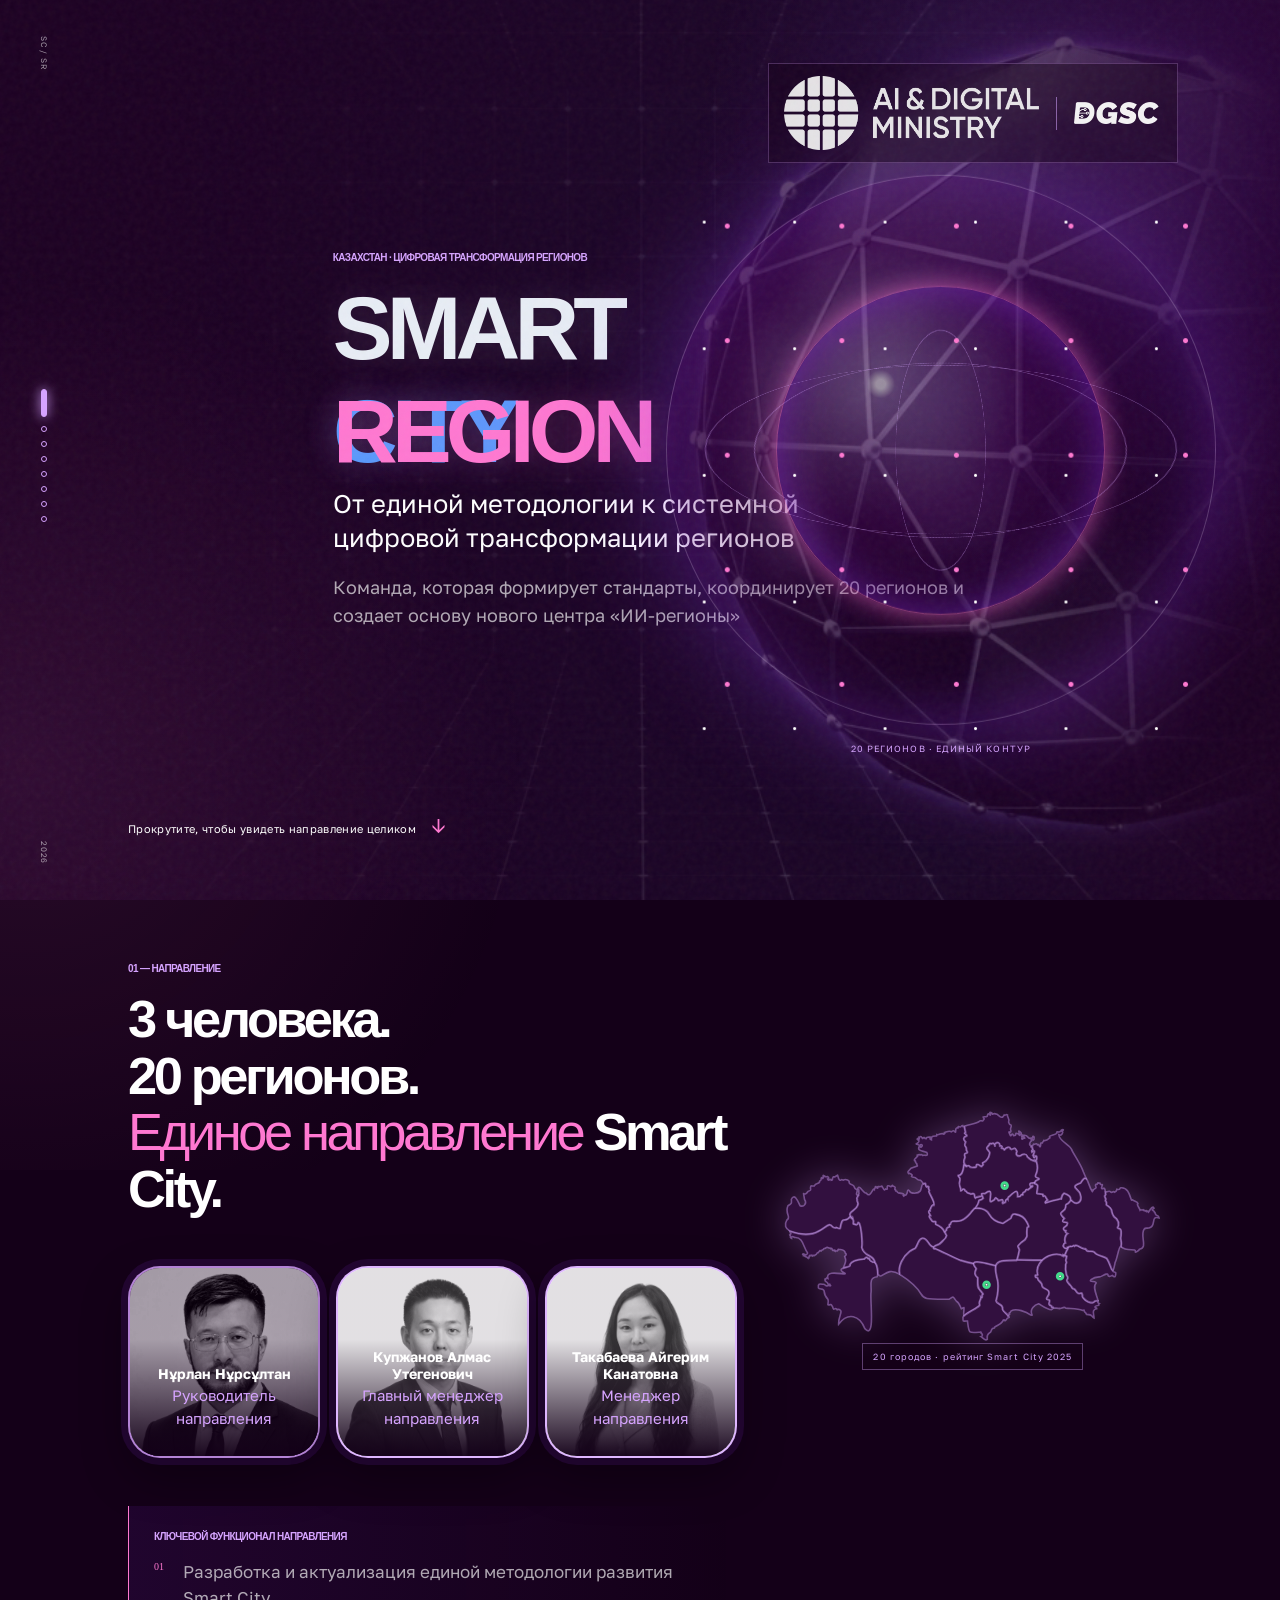
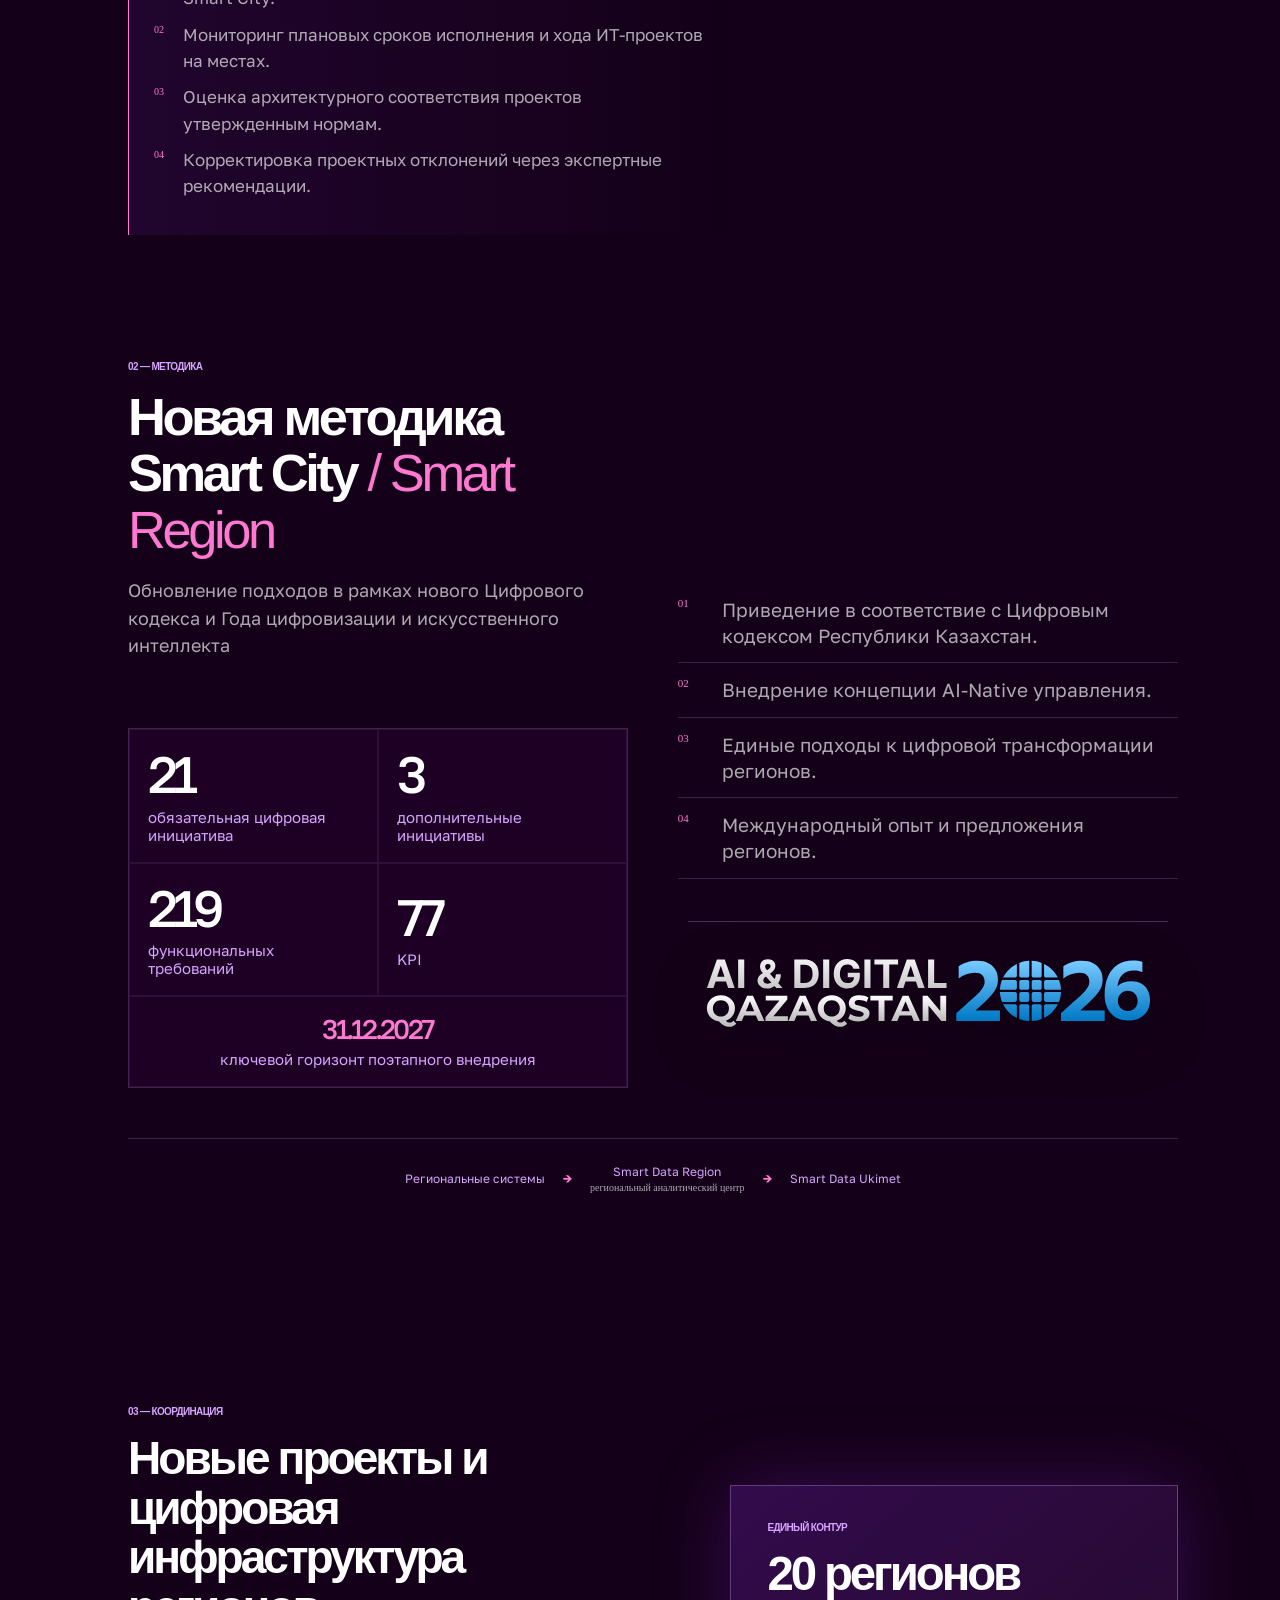
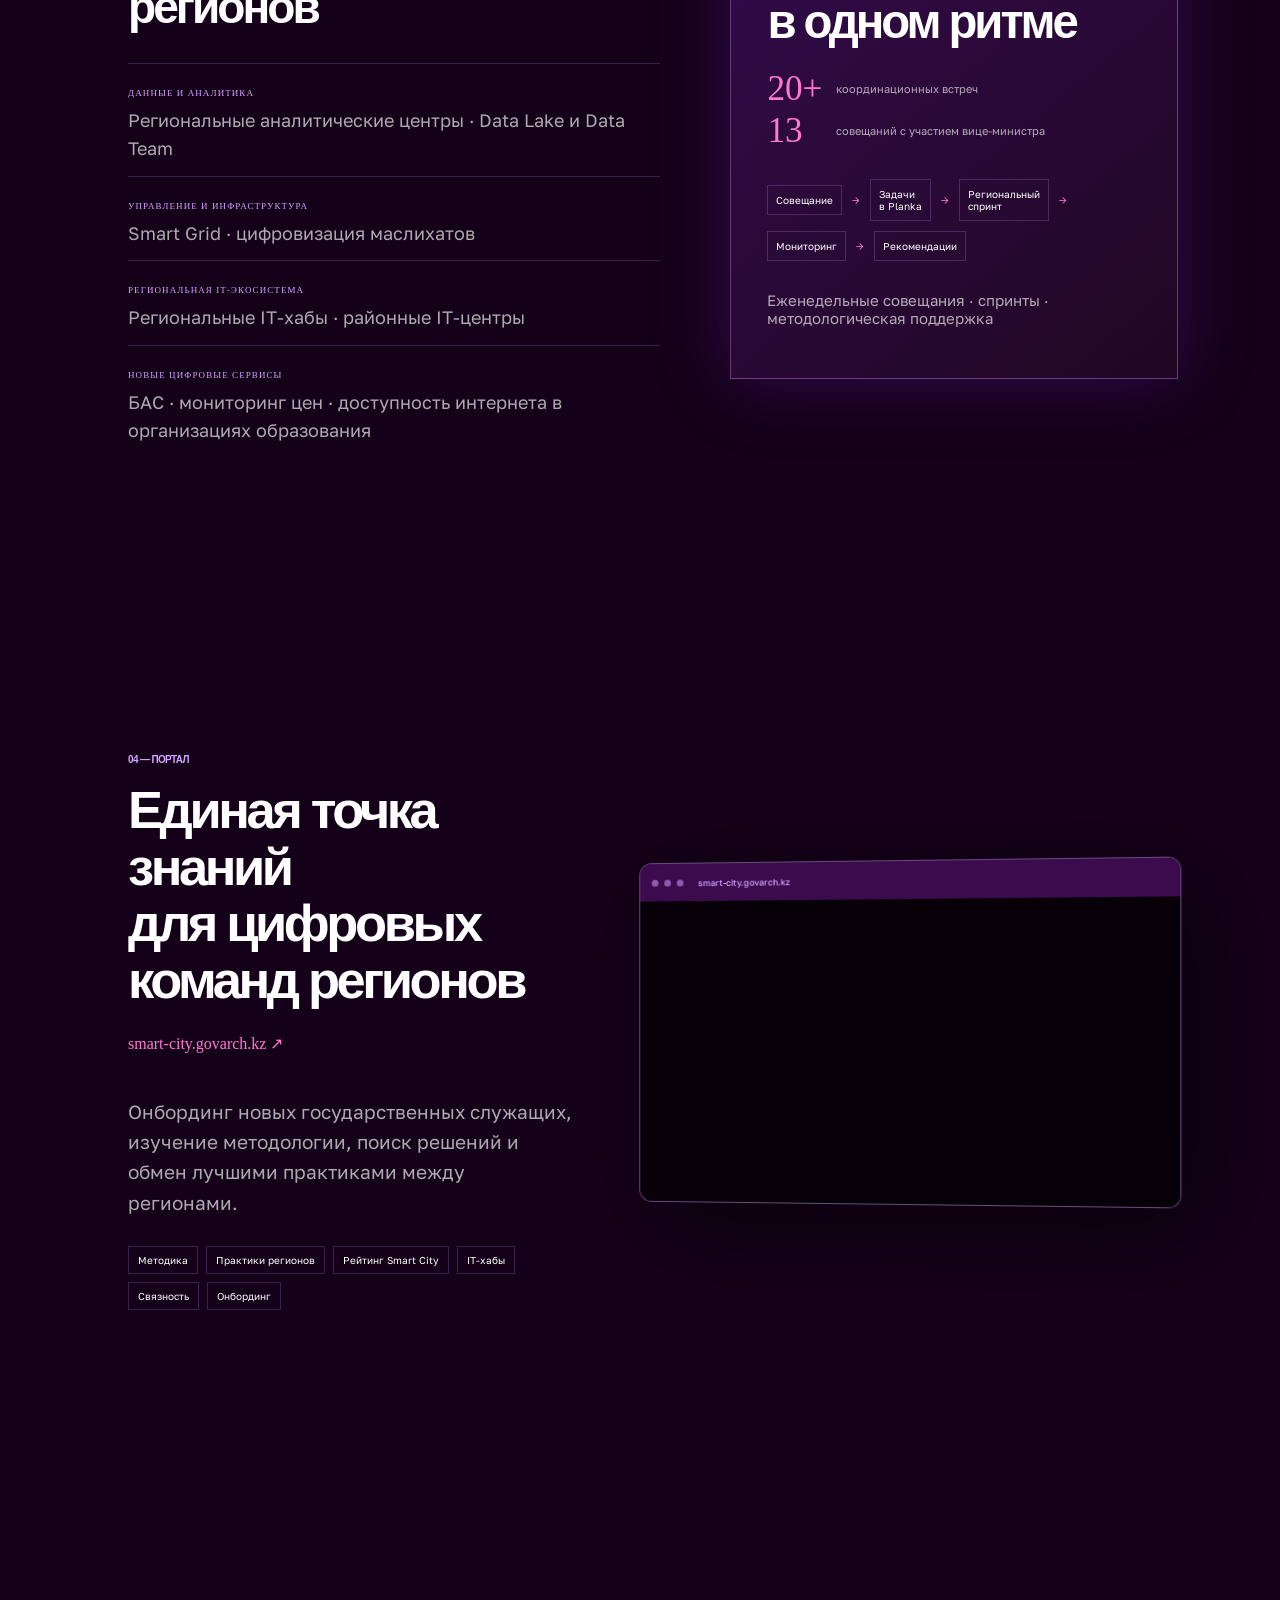
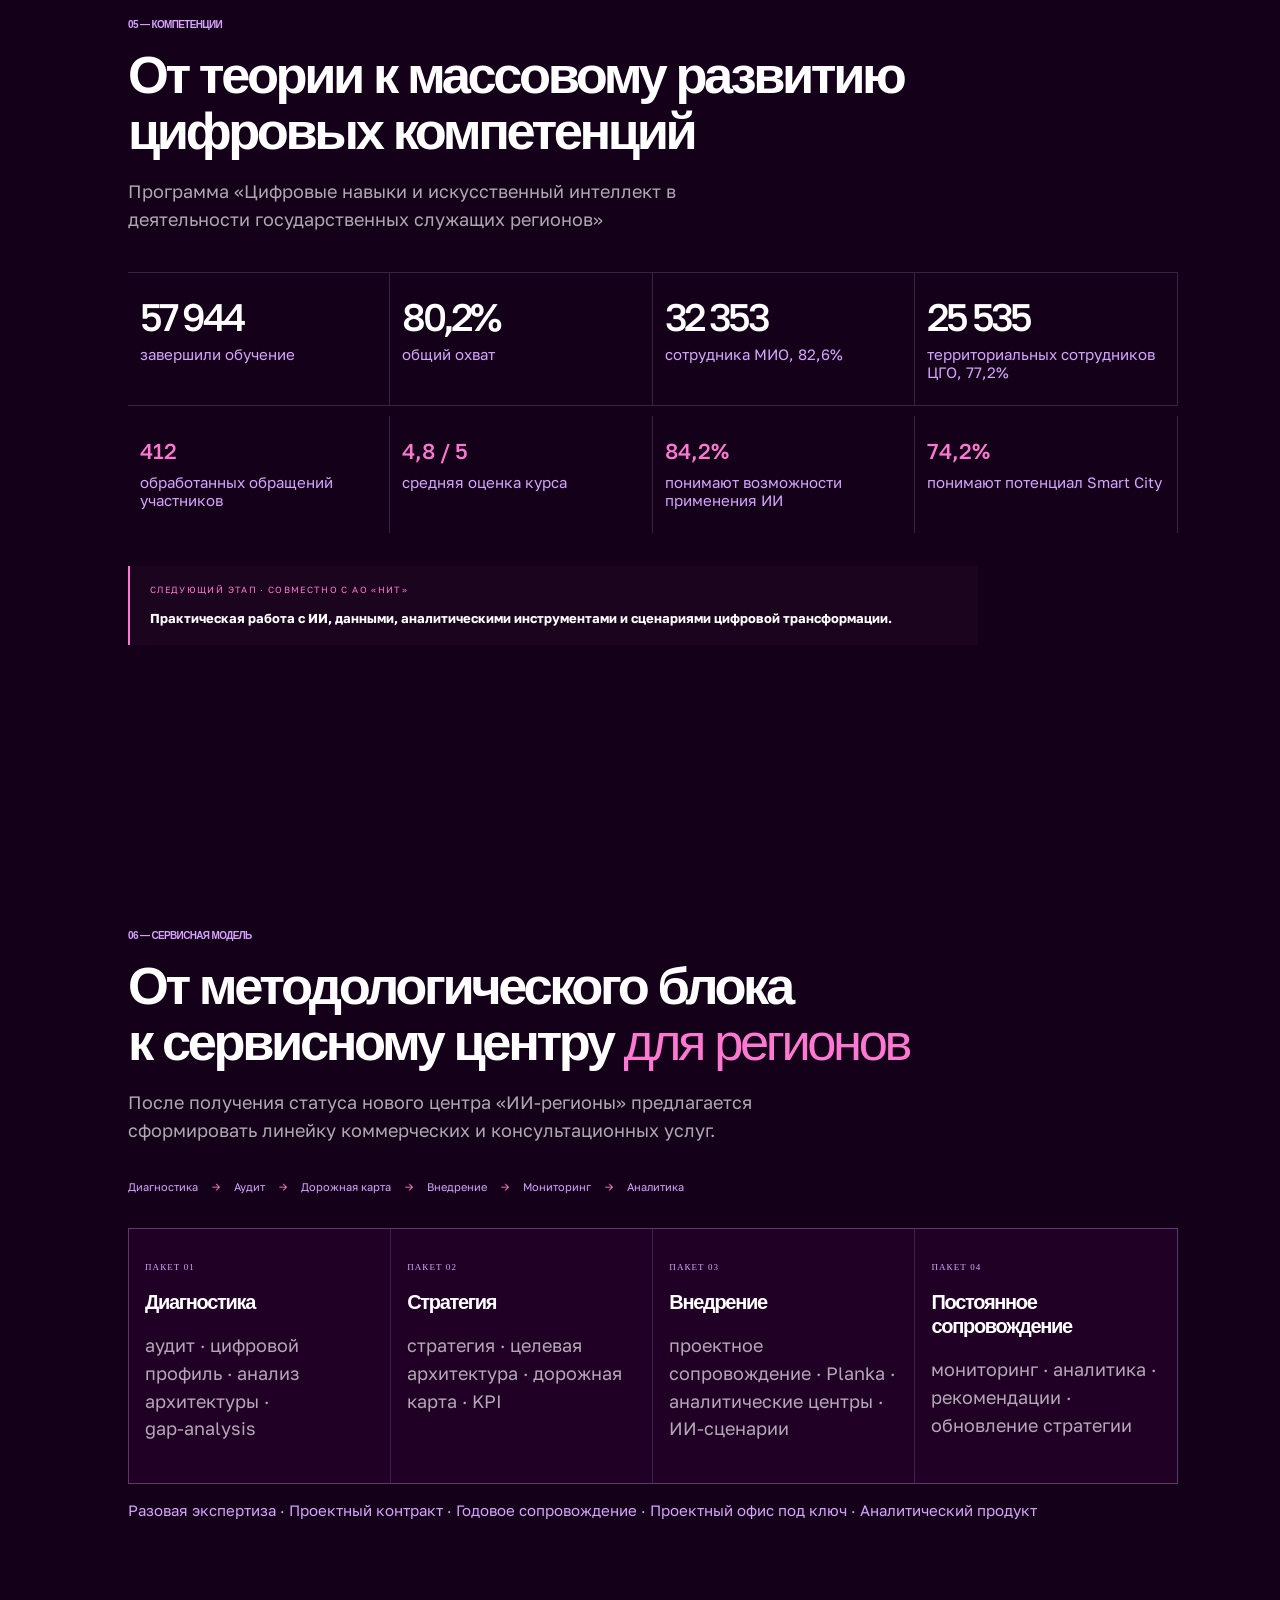
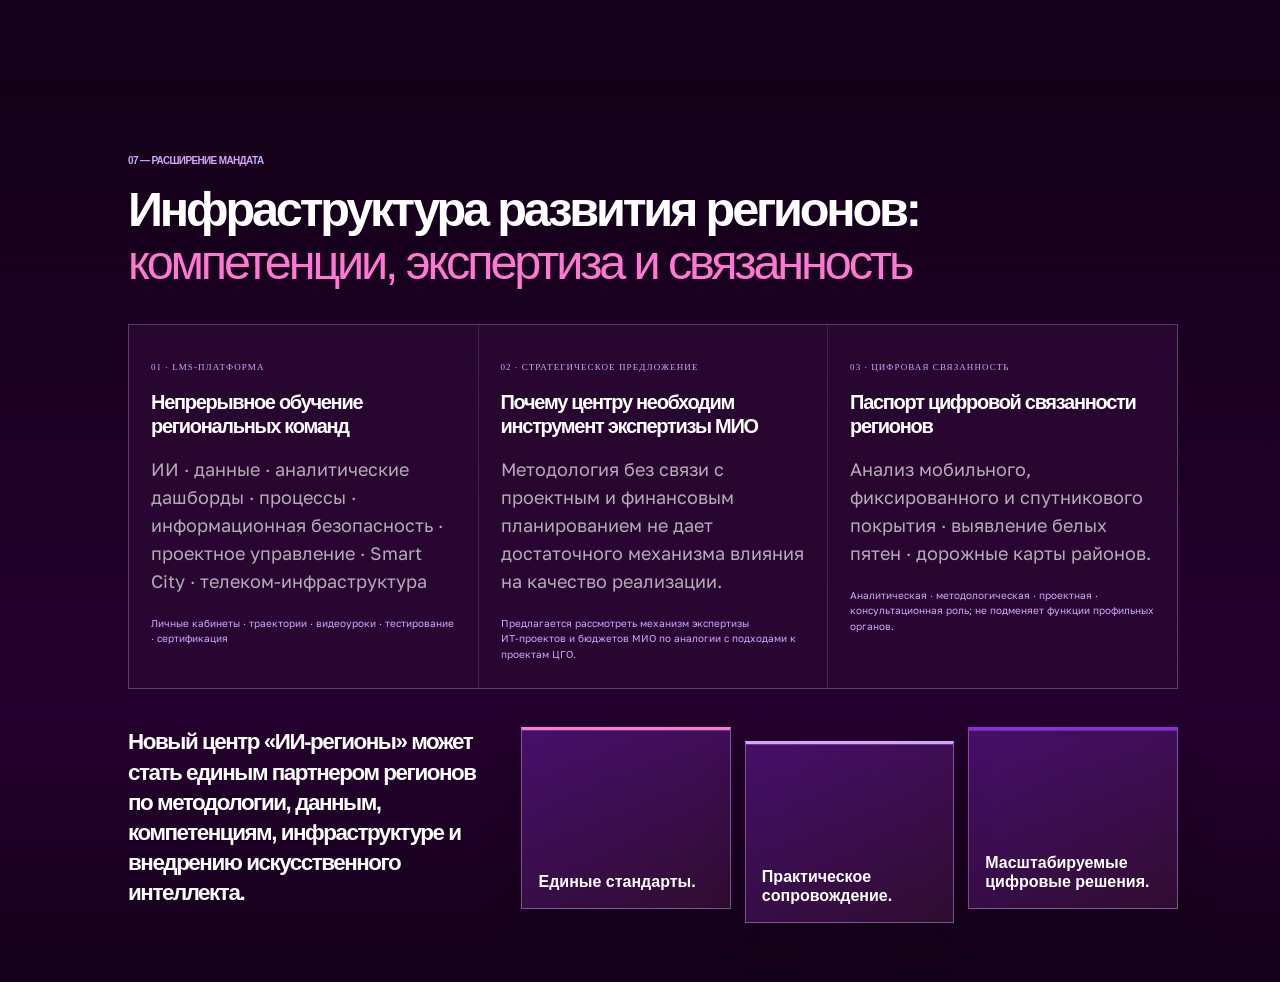
==== index.html @ 705a9db4 "Publish Smart City presentation landing" ====
<!doctype html>
<html lang="ru">
<head>
  <meta charset="utf-8"><meta name="viewport" content="width=device-width, initial-scale=1">
  <meta name="theme-color" content="#140018"><title>Smart City / Smart Region — ИИ-регионы</title>
  <link rel="preconnect" href="https://fonts.googleapis.com"><link rel="preconnect" href="https://fonts.gstatic.com" crossorigin>
  <link href="https://fonts.googleapis.com/css2?family=Golos+Text:wght@400;500;600;700;800&display=swap" rel="stylesheet">
  <link rel="stylesheet" href="styles.css">
  <link rel="stylesheet" href="team-focus.css">
  <link rel="stylesheet" href="refinement.css">
</head>
<body>
  <div class="grain"></div><div class="global-glow"></div>
  <nav class="rail" aria-label="Навигация по сценам"><span>SC / SR</span><div id="rail-dots"></div><b>2026</b></nav>
  <div class="video-stage" aria-hidden="true"><video id="scroll-video" muted playsinline preload="auto" poster="assets/video-poster.webp"><source src="assets/region-network.webm" type="video/webm"><source src="assets/region-network.mp4" type="video/mp4"></video><div class="video-vignette"></div></div>
  <main>
    <section class="scene hero" id="scene-0" data-scene="0">
      <div class="hero-logos" aria-label="Организации проекта"><img src="logos/ai_digital_2.png" alt="Министерство искусственного интеллекта и цифрового развития"><span></span><img src="logos/ыыы.png" alt="DGSC"></div>
      <div class="hero-copy reveal"><p class="eyebrow">КАЗАХСТАН · ЦИФРОВАЯ ТРАНСФОРМАЦИЯ РЕГИОНОВ</p><h1 class="smart-hero-title" aria-label="Smart City / Smart Region"><span class="smart-static">SMART</span><span class="smart-switch"><span class="smart-city">CITY</span><span class="smart-region">REGION</span></span></h1><p class="lead">От единой методологии к системной цифровой трансформации регионов</p><p class="hero-note">Команда, которая формирует стандарты, координирует 20 регионов и создает основу нового центра «ИИ-регионы»</p></div>
      <div class="hero-sphere" aria-label="Сеть 20 регионов"><div class="sphere-core"></div><span class="orbit a"></span><span class="orbit b"></span><span class="orbit c"></span><div class="nodes"></div><small>20 регионов · единый контур</small></div>
      <a class="scroll-cue" href="#scene-1">Прокрутите, чтобы увидеть направление целиком <span>↓</span></a>
    </section>

    <section class="scene" id="scene-1" data-scene="1"><div class="scene-inner team-layout">
      <div class="scene-head"><p class="eyebrow">01 — НАПРАВЛЕНИЕ</p><h2>3 человека.<br>20 регионов.<br><em>Единое направление</em> Smart City.</h2></div>
      <div class="team-grid" id="team-grid"></div>
      <div class="function-list"><p class="kicker">КЛЮЧЕВОЙ ФУНКЦИОНАЛ НАПРАВЛЕНИЯ</p><ol><li>Разработка и актуализация единой методологии развития Smart City.</li><li>Мониторинг плановых сроков исполнения и хода ИТ-проектов на местах.</li><li>Оценка архитектурного соответствия проектов утвержденным нормам.</li><li>Корректировка проектных отклонений через экспертные рекомендации.</li></ol></div>
      <div class="region-map" id="region-map"><div class="map-canvas" aria-label="Интерактивная карта Казахстана и рейтинг Smart City 2025"><div class="map-tooltip" role="status" aria-live="polite"></div></div><span>20 городов · рейтинг Smart City 2025</span></div>
    </div></section>

    <section class="scene" id="scene-2" data-scene="2"><div class="scene-inner methodology">
      <div class="scene-head"><p class="eyebrow">02 — МЕТОДИКА</p><h2>Новая методика<br>Smart City <i>/ Smart Region</i></h2><p>Обновление подходов в рамках нового Цифрового кодекса и Года цифровизации и искусственного интеллекта</p></div>
      <div class="method-grid"><div class="method-points"><p>01 <span>Приведение в соответствие с Цифровым кодексом Республики Казахстан.</span></p><p>02 <span>Внедрение концепции AI‑Native управления.</span></p><p>03 <span>Единые подходы к цифровой трансформации регионов.</span></p><p>04 <span>Международный опыт и предложения регионов.</span></p><div class="method-logo"><img src="assets/methodology-logo.svg" alt="Логотип цифровой инициативы Казахстана"></div></div><div class="data-block"><div><b>21</b><span>обязательная цифровая инициатива</span></div><div><b>3</b><span>дополнительные инициативы</span></div><div><b>219</b><span>функциональных требований</span></div><div><b>77</b><span>KPI</span></div><div class="deadline"><b>31.12.2027</b><span>ключевой горизонт поэтапного внедрения</span></div></div></div>
      <div class="architecture"><span>Региональные системы</span><b>→</b><span>Smart Data Region<br><small>региональный аналитический центр</small></span><b>→</b><span>Smart Data Ukimet</span></div>
    </div></section>

    <section class="scene" id="scene-3" data-scene="3"><div class="scene-inner coordination">
      <div class="projects"><p class="eyebrow">03 — КООРДИНАЦИЯ</p><h2>Новые проекты и цифровая инфраструктура регионов</h2><div class="cluster"><span>ДАННЫЕ И АНАЛИТИКА</span><p>Региональные аналитические центры · Data Lake и Data Team</p></div><div class="cluster"><span>УПРАВЛЕНИЕ И ИНФРАСТРУКТУРА</span><p>Smart Grid · цифровизация маслихатов</p></div><div class="cluster"><span>РЕГИОНАЛЬНАЯ IT‑ЭКОСИСТЕМА</span><p>Региональные IT‑хабы · районные IT‑центры</p></div><div class="cluster"><span>НОВЫЕ ЦИФРОВЫЕ СЕРВИСЫ</span><p>БАС · мониторинг цен · доступность интернета в организациях образования</p></div></div>
      <div class="command-center"><p class="eyebrow">ЕДИНЫЙ КОНТУР</p><h3>20 регионов<br>в одном ритме</h3><div class="big-stat"><b>20+</b><span>координационных встреч</span><b>13</b><span>совещаний с участием вице-министра</span></div><div class="cycle"><span>Совещание</span><i>→</i><span>Задачи<br>в Planka</span><i>→</i><span>Региональный<br>спринт</span><i>→</i><span>Мониторинг</span><i>→</i><span>Рекомендации</span></div><p class="muted">Еженедельные совещания · спринты · методологическая поддержка</p></div>
    </div></section>

    <section class="scene" id="scene-4" data-scene="4"><div class="scene-inner portal-layout">
      <div class="portal-copy"><p class="eyebrow">04 — ПОРТАЛ</p><h2>Единая точка знаний<br>для цифровых команд регионов</h2><a href="https://smart-city.govarch.kz/" target="_blank" rel="noreferrer">smart-city.govarch.kz ↗</a><p>Онбординг новых государственных служащих, изучение методологии, поиск решений и обмен лучшими практиками между регионами.</p><div class="portal-tags"><span>Методика</span><span>Практики регионов</span><span>Рейтинг Smart City</span><span>IT‑хабы</span><span>Связность</span><span>Онбординг</span></div></div>
      <div class="browser-mockup"><div class="browser-bar"><i></i><i></i><i></i><b>smart-city.govarch.kz</b></div><video class="portal-video" muted="muted" autoplay="autoplay" loop="loop" playsinline="playsinline" webkit-playsinline="webkit-playsinline" preload="auto" aria-label="Запись экрана портала Smart City"><source src="assets/smart-portal-loop.mp4" type="video/mp4"><source src="assets/smart-portal-loop.webm" type="video/webm"></video></div>
    </div></section>

    <section class="scene" id="scene-5" data-scene="5"><div class="scene-inner learning">
      <div class="scene-head"><p class="eyebrow">05 — КОМПЕТЕНЦИИ</p><h2>От теории к массовому развитию<br>цифровых компетенций</h2><p>Программа «Цифровые навыки и искусственный интеллект в деятельности государственных служащих регионов»</p></div>
      <div class="learning-stats"><div><b>57 944</b><span>завершили обучение</span></div><div><b>80,2%</b><span>общий охват</span></div><div><b>32 353</b><span>сотрудника МИО, 82,6%</span></div><div><b>25 535</b><span>территориальных сотрудников ЦГО, 77,2%</span></div></div>
      <div class="learning-foot"><div><b>412</b><span>обработанных обращений участников</span></div><div><b>4,8 / 5</b><span>средняя оценка курса</span></div><div><b>84,2%</b><span>понимают возможности применения ИИ</span></div><div><b>74,2%</b><span>понимают потенциал Smart City</span></div></div>
      <div class="next-stage"><p>СЛЕДУЮЩИЙ ЭТАП · СОВМЕСТНО С АО «НИТ»</p><b>Практическая работа с ИИ, данными, аналитическими инструментами и сценариями цифровой трансформации.</b></div>
    </div></section>

    <section class="scene" id="scene-6" data-scene="6"><div class="scene-inner services"><div class="scene-head"><p class="eyebrow">06 — СЕРВИСНАЯ МОДЕЛЬ</p><h2>От методологического блока<br>к сервисному центру <i>для регионов</i></h2><p>После получения статуса нового центра «ИИ‑регионы» предлагается сформировать линейку коммерческих и консультационных услуг.</p></div><div class="service-path"><span>Диагностика</span><i>→</i><span>Аудит</span><i>→</i><span>Дорожная карта</span><i>→</i><span>Внедрение</span><i>→</i><span>Мониторинг</span><i>→</i><span>Аналитика</span></div><div class="packages"><article><small>ПАКЕТ 01</small><h3>Диагностика</h3><p>аудит · цифровой профиль · анализ архитектуры · gap‑analysis</p></article><article><small>ПАКЕТ 02</small><h3>Стратегия</h3><p>стратегия · целевая архитектура · дорожная карта · KPI</p></article><article><small>ПАКЕТ 03</small><h3>Внедрение</h3><p>проектное сопровождение · Planka · аналитические центры · ИИ‑сценарии</p></article><article><small>ПАКЕТ 04</small><h3>Постоянное сопровождение</h3><p>мониторинг · аналитика · рекомендации · обновление стратегии</p></article></div><p class="models">Разовая экспертиза · Проектный контракт · Годовое сопровождение · Проектный офис под ключ · Аналитический продукт</p></div></section>

    <section class="scene finale" id="scene-7" data-scene="7"><div class="scene-inner expansion"><p class="eyebrow">07 — РАСШИРЕНИЕ МАНДАТА</p><h2>Инфраструктура развития регионов:<br><i>компетенции, экспертиза и связанность</i></h2><div class="expansion-grid"><article><small>01 · LMS‑ПЛАТФОРМА</small><h3>Непрерывное обучение региональных команд</h3><p>ИИ · данные · аналитические дашборды · процессы · информационная безопасность · проектное управление · Smart City · телеком‑инфраструктура</p><em>Личные кабинеты · траектории · видеоуроки · тестирование · сертификация</em></article><article><small>02 · СТРАТЕГИЧЕСКОЕ ПРЕДЛОЖЕНИЕ</small><h3>Почему центру необходим инструмент экспертизы МИО</h3><p>Методология без связи с проектным и финансовым планированием не дает достаточного механизма влияния на качество реализации.</p><em>Предлагается рассмотреть механизм экспертизы ИТ‑проектов и бюджетов МИО по аналогии с подходами к проектам ЦГО.</em></article><article><small>03 · ЦИФРОВАЯ СВЯЗАННОСТЬ</small><h3>Паспорт цифровой связанности регионов</h3><p>Анализ мобильного, фиксированного и спутникового покрытия · выявление белых пятен · дорожные карты районов.</p><em>Аналитическая · методологическая · проектная · консультационная роль; не подменяет функции профильных органов.</em></article></div><div class="final-statement"><p>Новый центр «ИИ‑регионы» может стать единым партнером регионов по методологии, данным, компетенциям, инфраструктуре и внедрению искусственного интеллекта.</p><span>Единые стандарты.</span><span>Практическое сопровождение.</span><span>Масштабируемые цифровые решения.</span></div></div></section>
  </main><script src="site-config.js"></script><script src="script.js"></script>
</body></html>
---- styles.css ----
:root{--bg:#140018;--ink:#fff;--muted:rgba(255,255,255,.66);--line:rgba(216,164,255,.2);--pink:#ff78d1;--violet:#a746f1}*{box-sizing:border-box}html{scroll-behavior:smooth}body{margin:0;background:var(--bg);color:var(--ink);font-family:Manrope,sans-serif;overflow-x:hidden}.grain{position:fixed;inset:0;z-index:5;pointer-events:none;opacity:.1;background-image:url("data:image/svg+xml,%3Csvg viewBox='0 0 180 180' xmlns='http://www.w3.org/2000/svg'%3E%3Cfilter id='n'%3E%3CfeTurbulence type='fractalNoise' baseFrequency='.8' numOctaves='4' stitchTiles='stitch'/%3E%3C/filter%3E%3Crect width='100%25' height='100%25' filter='url(%23n)' opacity='.48'/%3E%3C/svg%3E")}.global-glow{position:fixed;inset:-30%;pointer-events:none;background:radial-gradient(circle at 75% 30%,rgba(138,43,226,.17),transparent 25%),radial-gradient(circle at 20% 72%,rgba(255,120,209,.09),transparent 26%);z-index:-1}.video-stage{position:fixed;inset:0;z-index:-2;overflow:hidden;opacity:.44;mix-blend-mode:screen}.video-stage video{width:100%;height:100%;object-fit:cover;transform:scale(1.1)}.video-vignette{position:absolute;inset:0;background:linear-gradient(90deg,#140018 0%,rgba(20,0,24,.75) 32%,rgba(20,0,24,.18) 75%,#140018 100%)}.rail{position:fixed;z-index:10;left:2.1vw;top:4vh;bottom:4vh;width:34px;display:flex;align-items:center;flex-direction:column;justify-content:space-between;font-family:Unbounded,sans-serif;font-size:8px;letter-spacing:.1em;color:rgba(255,255,255,.6)}.rail b{font-weight:400;writing-mode:vertical-rl}.rail>span{writing-mode:vertical-rl}.rail div{display:flex;flex-direction:column;gap:9px}.rail button{width:6px;height:6px;border:1px solid #d6a4ff;border-radius:99px;background:transparent;padding:0;cursor:pointer;transition:.25s}.rail button.active{height:28px;background:#d6a4ff;box-shadow:0 0 12px #d6a4ff}.scene{min-height:100svh;position:relative;display:grid;place-items:center;padding:7vh 8vw 7vh 10vw;isolation:isolate}.scene-inner{width:min(1320px,100%);position:relative}.hero{align-items:center}.hero-copy{max-width:755px}.eyebrow,.kicker{font-size:10px;letter-spacing:.19em;color:#d6a4ff;font-weight:700;margin:0 0 17px}.hero h1,h2{font-family:Unbounded,sans-serif;font-weight:500;letter-spacing:-.075em;margin:0;line-height:1.08}.hero h1{font-size:clamp(3.5rem,7vw,7.4rem)}h1 i,h2 i,h2 em{font-style:normal;color:var(--pink);font-weight:400}.lead{font-size:clamp(1.2rem,2vw,1.75rem);max-width:570px;line-height:1.35;margin:28px 0 16px}.hero-note,.scene-head>p:not(.eyebrow){color:var(--muted);font-size:15px;line-height:1.65;max-width:640px}.hero-sphere{position:absolute;width:min(43vw,680px);aspect-ratio:1;right:5%;top:50%;translate:0 -50%;border:1px solid rgba(214,164,255,.34);border-radius:50%;background:radial-gradient(circle at 39% 38%,rgba(255,255,255,.5) 0 1%,rgba(214,164,255,.25) 3%,rgba(80,6,98,.4) 29%,transparent 65%);box-shadow:inset 0 0 80px #8a2be255,0 0 120px #8a2be266}.sphere-core{position:absolute;inset:20%;border:1px solid #ff78d177;border-radius:50%;box-shadow:0 0 25px #ff78d199,inset 0 0 45px #8a2be288}.orbit{position:absolute;border:1px solid rgba(214,164,255,.42);border-radius:50%;inset:7%;transform:rotateX(69deg) rotate(18deg)}.orbit.b{inset:16%;transform:rotateX(62deg) rotate(110deg)}.orbit.c{inset:28%;transform:rotateY(68deg) rotate(45deg)}.nodes,.map-nodes{position:absolute;inset:0}.nodes::before{content:'';position:absolute;inset:-5%;background:radial-gradient(circle,white 0 1px,transparent 2px) 20px 10px/15% 21%,radial-gradient(circle,#ff78d1 0 2px,transparent 3px) 31px 20px/19% 19%;animation:twinkle 3s infinite alternate}.hero-sphere small{position:absolute;bottom:-30px;width:100%;text-align:center;color:#d6a4ff;letter-spacing:.12em;font-size:9px;text-transform:uppercase}.scroll-cue{position:absolute;left:10vw;bottom:7vh;color:#fff;text-decoration:none;font-size:11px;letter-spacing:.03em}.scroll-cue span{font-size:20px;margin-left:12px;color:var(--pink)}h2{font-size:clamp(2.3rem,4.1vw,4.9rem)}.scene-head{max-width:880px}.team-layout{display:grid;grid-template-columns:1.1fr 1fr;gap:36px;align-items:start}.team-grid{grid-column:1/3;display:grid;grid-template-columns:repeat(3,1fr);gap:14px}.team-card{height:225px;position:relative;border:1px solid var(--line);overflow:hidden;background:#26002f}.team-card:after{content:'';position:absolute;inset:0;background:linear-gradient(0deg,#180019 0%,transparent 65%)}.team-card img{width:100%;height:100%;object-fit:cover;filter:grayscale(1) contrast(1.1);opacity:.78;transition:.5s}.team-card:hover img{transform:scale(1.05);filter:grayscale(.1)}.team-card div{z-index:1;position:absolute;left:16px;right:16px;bottom:14px}.team-card b{display:block;font-size:14px}.team-card span{font-size:10px;color:#d6a4ff}.function-list{padding:25px;border-left:1px solid var(--pink);background:linear-gradient(90deg,rgba(138,43,226,.11),transparent)}.function-list ol{padding:0;margin:0;list-style:none;counter-reset:item}.function-list li{counter-increment:item;font-size:13px;line-height:1.4;color:var(--muted);margin:10px 0;padding-left:29px;position:relative}.function-list li:before{content:'0' counter(item);position:absolute;left:0;color:#ff78d1;font-size:10px;font-family:Unbounded}.region-map{position:absolute;width:34%;right:0;bottom:0}.region-map svg{width:100%}.region-map path{fill:#8a2be222;stroke:#d6a4ff;stroke-width:1}.region-map span{font-size:9px;color:#d6a4ff;letter-spacing:.12em}.map-nodes circle{fill:#ff78d1;filter:drop-shadow(0 0 5px #ff78d1)}.methodology{display:grid;grid-template-columns:1fr 1fr;gap:50px;align-items:center}.method-grid{display:contents}.method-points p{display:grid;grid-template-columns:36px 1fr;color:#ff78d1;font-family:Unbounded;font-size:11px;margin:0;padding:14px 0;border-bottom:1px solid var(--line)}.method-points span{color:var(--muted);font-family:Manrope;font-size:14px;line-height:1.35}.data-block{display:grid;grid-template-columns:1fr 1fr;border:1px solid var(--line);background:rgba(38,0,47,.57);backdrop-filter:blur(16px)}.data-block div{padding:18px;border:1px solid rgba(214,164,255,.09);min-height:112px;display:grid;align-content:center}.data-block b{font:500 clamp(2rem,4vw,4.5rem)/1 Unbounded;color:#fff;letter-spacing:-.1em}.data-block span{font-size:10px;color:#d6a4ff;margin-top:8px}.data-block .deadline{grid-column:1/3;text-align:center;min-height:auto}.data-block .deadline b{font-size:1.7rem;color:#ff78d1}.architecture{grid-column:1/3;display:flex;gap:18px;align-items:center;justify-content:center;text-align:center;padding:25px;border-top:1px solid var(--line);font-family:Unbounded;font-size:12px;color:#d6a4ff}.architecture b{color:#ff78d1}.architecture small{font:10px Manrope;color:var(--muted)}.coordination{display:grid;grid-template-columns:1fr .84fr;gap:70px;align-items:center}.projects h2{font-size:clamp(2rem,3.6vw,4rem);margin-bottom:30px}.cluster{padding:13px 0;border-top:1px solid var(--line)}.cluster span,article small{font:9px Unbounded;color:#d6a4ff;letter-spacing:.12em}.cluster p{margin:7px 0 0;font-size:14px;color:var(--muted)}.command-center{background:linear-gradient(140deg,rgba(138,43,226,.26),rgba(255,120,209,.06));border:1px solid #d6a4ff55;padding:36px;box-shadow:0 0 70px #8a2be244}.command-center h3{font:400 clamp(2.2rem,3.7vw,4rem)/1 Unbounded;margin:0 0 26px}.big-stat{display:grid;grid-template-columns:auto 1fr;gap:7px 14px;align-items:center}.big-stat b{font:400 2.2rem/1 Unbounded;color:#ff78d1}.big-stat span{font-size:11px;color:var(--muted)}.cycle{display:flex;flex-wrap:wrap;gap:10px;align-items:center;margin:30px 0;font-size:10px}.cycle span{border:1px solid var(--line);padding:8px}.cycle i{color:#ff78d1;font-style:normal}.muted{font-size:10px;color:var(--muted)}.portal-layout{display:grid;grid-template-columns:.9fr 1.1fr;gap:60px;align-items:center}.portal-copy a{display:inline-block;margin:25px 0;color:#ff78d1;font:500 16px Unbounded;text-decoration:none}.portal-copy>p:last-of-type{color:var(--muted);font-size:15px;line-height:1.6}.portal-tags{display:flex;flex-wrap:wrap;gap:8px;margin-top:28px}.portal-tags span{padding:7px 9px;border:1px solid var(--line);font-size:10px}.browser-mockup{border:1px solid #d6a4ff77;border-radius:13px;overflow:hidden;background:#26002f;box-shadow:20px 24px 90px #0008;transform:perspective(1200px) rotateY(-7deg)}.browser-bar{height:38px;display:flex;align-items:center;gap:6px;padding:0 12px;background:#3b0b4d}.browser-bar i{width:7px;height:7px;border-radius:50%;background:#d6a4ff88}.browser-bar b{margin-left:9px;font-size:9px;font-weight:500;color:#d6a4ff}.portal-screen{height:390px;padding:42px;background:radial-gradient(circle at 65% 15%,#8331d166,transparent 34%),#18001d}.portal-screen>p{color:#d6a4ff;font-size:9px;letter-spacing:.15em}.portal-screen h3{font:400 clamp(1.8rem,3vw,3.6rem)/1.1 Unbounded;margin:21px 0}.portal-lines{display:grid;gap:10px;width:66%}.portal-lines span{height:7px;background:linear-gradient(90deg,#ff78d1,transparent);opacity:.7}.portal-nav{margin-top:72px;display:grid;grid-template-columns:1fr 1fr;gap:2px}.portal-nav b{padding:12px;background:#ffffff0a;border:1px solid #ffffff10;font-size:10px;font-weight:500}.learning .scene-head{max-width:930px}.learning-stats{display:grid;grid-template-columns:repeat(4,1fr);margin:38px 0 10px;border-top:1px solid var(--line);border-bottom:1px solid var(--line)}.learning-stats div,.learning-foot div{padding:24px 12px;border-right:1px solid var(--line)}.learning-stats b{display:block;font:500 clamp(1.8rem,3vw,3.4rem)/1 Unbounded;letter-spacing:-.1em}.learning-stats span,.learning-foot span{font-size:10px;color:#d6a4ff;display:block;margin-top:10px}.learning-foot{display:grid;grid-template-columns:repeat(4,1fr)}.learning-foot b{font:500 1.35rem/1 Unbounded;color:#ff78d1}.next-stage{margin-top:33px;padding:18px 20px;border-left:2px solid #ff78d1;background:#ff78d108;max-width:850px}.next-stage p{font-size:9px;letter-spacing:.15em;color:#ff78d1;margin:0 0 9px}.next-stage b{font-size:13px;line-height:1.4}.services .scene-head{max-width:790px}.service-path{display:flex;gap:14px;align-items:center;margin:35px 0;color:#d6a4ff;font:11px Unbounded;flex-wrap:wrap}.service-path i{color:#ff78d1;font-style:normal}.packages{display:grid;grid-template-columns:repeat(4,1fr);gap:1px;background:var(--line);border:1px solid var(--line)}.packages article{padding:22px 16px;background:#210026;min-height:190px}.packages h3,.expansion-grid h3{font:400 1.25rem/1.2 Unbounded;margin:16px 0 14px}.packages p,.expansion-grid p{font-size:12px;line-height:1.55;color:var(--muted)}.models{font-size:10px;color:#d6a4ff;margin-top:17px}.finale{background:linear-gradient(180deg,transparent,#24002e 70%,#140018)}.expansion h2{font-size:clamp(2rem,3.8vw,4.5rem);margin-bottom:36px}.expansion-grid{display:grid;grid-template-columns:repeat(3,1fr);gap:1px;background:var(--line);border:1px solid var(--line)}.expansion-grid article{padding:26px 22px;background:rgba(35,0,42,.82);min-height:285px}.expansion-grid em{display:block;color:#d6a4ff;font-size:10px;line-height:1.55;font-style:normal;margin-top:20px}.final-statement{margin-top:38px;display:grid;grid-template-columns:2fr repeat(3,1fr);gap:12px;align-items:end}.final-statement p{font:400 1.4rem/1.35 Unbounded;margin:0}.final-statement span{font-size:10px;border-top:1px solid #ff78d1;padding-top:9px;color:#d6a4ff}@keyframes twinkle{to{transform:rotate(20deg);opacity:.45}}@media(max-width:760px){.rail{display:none}.scene{min-height:auto;padding:95px 22px}.hero{min-height:100svh;align-items:start;padding-top:16vh}.hero h1{font-size:3rem}.hero-sphere{width:82vw;right:-18vw;top:66%;opacity:.72}.scroll-cue{left:22px;bottom:38px;width:260px}.team-layout,.methodology,.coordination,.portal-layout{display:block}.team-grid{grid-template-columns:1fr;gap:10px;margin:28px 0}.team-card{height:160px}.function-list{margin:20px 0}.region-map{display:none}.method-grid{display:block}.method-points{margin-top:28px}.data-block{margin-top:25px}.architecture{margin-top:22px;display:grid;grid-template-columns:1fr;gap:7px;font-size:10px}.coordination .command-center{margin-top:30px}.portal-copy{margin-bottom:35px}.browser-mockup{transform:none}.portal-screen{height:310px;padding:26px}.learning-stats,.learning-foot{grid-template-columns:1fr 1fr}.learning-stats div,.learning-foot div{padding:15px 8px}.packages,.expansion-grid{grid-template-columns:1fr}.packages article{min-height:auto}.service-path{line-height:1.8}.final-statement{grid-template-columns:1fr;margin-top:28px}.final-statement p{font-size:1.13rem}.video-stage{opacity:.26}.video-stage video{object-position:70% 50%}}@media(prefers-reduced-motion:reduce){html{scroll-behavior:auto}.video-stage video{display:none}.hero-sphere{animation:none}.grain{display:none}}
---- team-focus.css ----
/* Unified portrait crop: the face remains the focus in every card and viewport. */
.team-card {
  height: auto;
  aspect-ratio: 1.45 / 1;
}

.team-card img {
  object-position: 50% 30%;
}

@media (max-width: 760px) {
  .team-card {
    height: auto;
    aspect-ratio: 1.45 / 1;
  }
}
---- refinement.css ----
/* SamsungOne is reserved for headings; Golos gives Russian copy and data a confident presentation scale. */
:root { --samsung-one: "SamsungOne", "Samsung One", "Samsung Sharp Sans", "Noto Sans", sans-serif; --body-font: "Golos Text", "Golos Display", sans-serif; }
body, .method-points, .method-points span, .portal-copy>p:last-of-type, .cluster p, .packages p, .expansion-grid p { font-family: var(--body-font); font-size: 19px; }
h1, h2, h3, h4, .hero h1, .command-center h3, .final-statement p, .kicker, .eyebrow, .packages h3, .expansion-grid h3 { font-family: var(--samsung-one); font-weight: 700; letter-spacing: -.065em; }

.hero-note, .scene-head>p:not(.eyebrow), .function-list li, .cluster p, .packages p, .expansion-grid p { font-size: 18px; line-height: 1.55; }
.data-block b, .data-block span, .learning-stats b, .learning-stats span, .learning-foot b, .learning-foot span, .team-card b, .team-card span, .models, .muted, .architecture, .service-path, .rail, .portal-tags span { font-family: var(--body-font); }
.data-block span, .learning-stats span, .learning-foot span, .team-card span, .models, .muted { font-size: 15px; }
.function-list li { font-size: 17px; }

/* Logo placed in the breathing room after the methodology principles. */
.method-points { display: flex; min-height: 530px; width: min(500px, 100%); justify-self: center; align-self: center; flex-direction: column; justify-content: center; }
.method-points p { grid-template-columns: 44px 1fr; }
.method-logo { width: min(480px, 100%); margin: 42px auto 0; padding: 28px 18px 0; border-top: 1px solid rgba(214,164,255,.28); }
.method-logo img { display: block; width: 100%; height: auto; filter: drop-shadow(0 18px 28px rgba(0,0,0,.35)); }

/* Reference portal mechanic: a fixed SMART line and an overlapping CITY / REGION word swap. */
.smart-hero-title { width: min(760px, 100%); margin: 0; font-family: var(--samsung-one); font-size: clamp(4.25rem, 8.25vw, 9rem); font-weight: 800; letter-spacing: -.085em; line-height: .84; }
.smart-static { display: block; color: #e8edf5; text-shadow: 0 0 34px rgba(232,237,245,.12); }
.smart-switch { position: relative; display: block; height: .91em; overflow: visible; }
.smart-switch > span { position: absolute; top: .06em; left: 0; display: block; white-space: nowrap; will-change: opacity, filter, transform; }
.smart-city { color: #4f9cff; text-shadow: 0 0 34px rgba(79,156,255,.25); animation: smart-city-cycle 6s ease-in-out infinite; }
.smart-region { color: #ff78d1; text-shadow: 0 0 34px rgba(255,120,209,.26); animation: smart-region-cycle 6s ease-in-out infinite; }
@keyframes smart-city-cycle { 0%, 42% { opacity: 1; filter: blur(0); transform: translateY(0); } 50%, 92% { opacity: 0; filter: blur(8px); transform: translateY(-8px); } 100% { opacity: 1; filter: blur(0); transform: translateY(0); } }
@keyframes smart-region-cycle { 0%, 42% { opacity: 0; filter: blur(8px); transform: translateY(8px); } 50%, 92% { opacity: 1; filter: blur(0); transform: translateY(0); } 100% { opacity: 0; filter: blur(8px); transform: translateY(8px); } }

/* Institutional lock-up on the opening scene. */
.hero-logos { position: absolute; top: 7vh; right: 8vw; z-index: 2; display: flex; align-items: center; gap: 17px; max-width: min(34vw, 420px); padding: 12px 15px; border: 1px solid rgba(214,164,255,.26); background: rgba(20,0,24,.45); backdrop-filter: blur(12px); }
.hero-logos img:first-child { width: min(20vw, 255px); height: auto; filter: brightness(0) invert(1) grayscale(1) contrast(.9); opacity: .94; }
.hero-logos img:last-child { width: min(7vw, 88px); height: auto; filter: brightness(0) invert(1); opacity: .95; }
.hero-logos span { width: 1px; height: 33px; background: rgba(214,164,255,.55); }

/* Actual regional map from the Smart City dashboard project. */
.region-map { width: 43%; right: -1%; bottom: 1%; z-index: 2; text-align: center; }
.region-map img { display: block; width: 100%; height: auto; filter: drop-shadow(0 0 20px rgba(214,164,255,.38)) saturate(1.35); opacity: .86; }
.region-map span { display: inline-block; margin-top: -2%; padding: 7px 10px; background: rgba(20,0,24,.7); border: 1px solid rgba(214,164,255,.38); }
.map-canvas { position: relative; width: 100%; aspect-ratio: 16 / 9; filter: drop-shadow(0 0 22px rgba(214,164,255,.32)); }
.kazakhstan-svg { display: block; width: 100%; height: 100%; overflow: visible; }
.kazakhstan-svg path { fill: #32103f; stroke: rgba(214,164,255,.42); stroke-width: 1.6px; opacity: 1; vector-effect: non-scaling-stroke; cursor: pointer; pointer-events: all; transition: fill .22s ease, stroke .22s ease, filter .22s ease; }
.kazakhstan-svg path.map-active { stroke: #fff; stroke-width: 2px; }
.kazakhstan-svg path.map-active.rank-top { fill: #43d98b; filter: drop-shadow(0 0 12px rgba(67,217,139,.9)); }
.kazakhstan-svg path.map-active.rank-middle { fill: #ffd766; filter: drop-shadow(0 0 12px rgba(255,215,102,.8)); }
.kazakhstan-svg path.map-active.rank-bottom { fill: #ff6d72; filter: drop-shadow(0 0 12px rgba(255,109,114,.85)); }
.map-city-marker { cursor: pointer; outline: none; }.map-city-marker circle:first-child { fill: #19001e; stroke: #fff; stroke-width: 3px; vector-effect: non-scaling-stroke; transition: .2s; }.map-city-marker circle:last-child { fill: #fff; pointer-events: none; }.map-city-marker.rank-top circle:first-child { stroke: #43d98b; }.map-city-marker.rank-middle circle:first-child { stroke: #ffd766; }.map-city-marker.rank-bottom circle:first-child { stroke: #ff6d72; }.map-city-marker.map-active circle:first-child, .map-city-marker:hover circle:first-child { transform-box: fill-box; transform-origin: center; transform: scale(1.38); }
.region-pin { position: absolute; width: 26px; height: 26px; translate: -50% -50%; padding: 0; border: 0; border-radius: 50%; background: transparent; cursor: pointer; z-index: 2; }
.region-pin i { position: absolute; inset: 7px; border-radius: 50%; background: #ff78d1; border: 2px solid #fff; box-shadow: 0 0 0 4px rgba(255,120,209,.17), 0 0 18px rgba(255,120,209,.95); transition: .2s; }
.region-pin b { position: absolute; left: 16px; top: -10px; min-width: 18px; padding: 2px 4px; border-radius: 10px; background: #1a0020; color: #fff; font: 700 8px/1 var(--samsung-one); opacity: 0; transform: translateY(5px); transition: .2s; }
.region-pin:hover i, .region-pin.is-active i, .region-pin:focus-visible i { inset: 3px; background: #fff; border-color: #ff78d1; }
.region-pin:hover b, .region-pin.is-active b, .region-pin:focus-visible b { opacity: 1; transform: translateY(0); }
.map-tooltip { --rank-color: #ffd766; position: absolute; top: calc(100% + 44px); left: 0; z-index: 3; width: 100%; min-height: 142px; padding: 17px 19px; border: 1px solid color-mix(in srgb, var(--rank-color) 65%, transparent); border-left: 5px solid var(--rank-color); background: linear-gradient(110deg, rgba(29,5,36,.98), rgba(46,12,58,.92)); box-shadow: 0 18px 42px rgba(0,0,0,.48); opacity: 0; transform: translateY(10px); pointer-events: none; transition: .2s; }
.map-tooltip.rank-top { --rank-color: #43d98b; }.map-tooltip.rank-middle { --rank-color: #ffd766; }.map-tooltip.rank-bottom { --rank-color: #ff6d72; }
.map-tooltip.is-visible { opacity: 1; transform: translateY(0); }
.map-tooltip small { display: block; margin-bottom: 6px; color: var(--rank-color); font: 700 9px/1.2 var(--body-font); letter-spacing: .08em; text-transform: uppercase; }.map-tooltip strong { display: block; font: 700 19px/1.1 var(--samsung-one); }.map-card-data { display:grid; grid-template-columns:1fr auto; gap:4px 12px; align-items:end; margin-top:12px; }.map-card-data span { grid-row:1/3; margin:0; padding:0; border:0; background:transparent; color:rgba(255,255,255,.72); font:600 15px/1.2 var(--body-font); }.map-card-data b { color:var(--rank-color); font:800 17px/1 var(--body-font); }.map-card-data em { color:#fff; font:800 28px/1 var(--body-font); font-style:normal; }.map-card-data i { margin-left:4px; color:rgba(255,255,255,.58); font:600 11px/1 var(--body-font); font-style:normal; }.map-tooltip p { margin:11px 0 0; color:var(--rank-color); font:700 11px/1 var(--body-font); letter-spacing:.04em; text-transform:uppercase; }

/* Centered face crops in identical oval frames. */
.team-grid { grid-template-columns: repeat(3, minmax(190px, 248px)); justify-content: center; gap: 28px; }
.team-card { width: 100%; aspect-ratio: 1 / 1; border-radius: 32px; border: 2px solid rgba(214,164,255,.8); box-shadow: 0 0 0 7px rgba(138,43,226,.12), 0 18px 45px rgba(0,0,0,.35); }
.team-card img { object-position: 50% 27%; transform: scale(1.03); }
.team-card:nth-child(1) img { object-position: 50% 44%; transform: scale(1); }
.team-card:nth-child(2), .team-card:nth-child(3) { background: #fff; }
.team-card:nth-child(2) img { object-position: 52% 15%; transform: scale(1.05); }
.team-card:nth-child(3) img { object-position: 50% 28%; transform: scale(1.04); }
.team-card:hover img { transform: scale(1.09); }
.team-card:nth-child(1):hover img { transform: scale(1.05); }.team-card:nth-child(2):hover img { transform: scale(1.1); }.team-card:nth-child(3):hover img { transform: scale(1.09); }
.team-card:after { background: linear-gradient(0deg, rgba(19,0,24,.96) 0%, rgba(19,0,24,.12) 62%); }
.team-card div { left: 20px; right: 20px; bottom: 28px; text-align: center; }

/* Real screen recording of the portal, contained in the browser frame. */
.browser-mockup { background: #070009; transform: perspective(1200px) rotateY(-5deg); }
.portal-video { display: block; width: 100%; aspect-ratio: 1.78 / 1; object-fit: cover; object-position: top center; background: #070009; }

/* Elevated closing theses. */
.final-statement { grid-template-columns: 1.45fr repeat(3, .8fr); gap: 14px; align-items: stretch; }
.final-statement p { padding-right: 25px; align-self: center; }
.final-statement span { display: flex; min-height: 112px; align-items: flex-end; padding: 16px; border: 1px solid rgba(214,164,255,.45); border-top: 3px solid #ff78d1; background: linear-gradient(145deg, rgba(138,43,226,.34), rgba(255,120,209,.1)); font-family: var(--samsung-one); font-size: 16px; font-weight: 700; line-height: 1.18; color: #fff; box-shadow: inset 0 1px rgba(255,255,255,.18), 0 15px 35px rgba(0,0,0,.18); }
.final-statement span:nth-of-type(2) { border-top-color: #d6a4ff; transform: translateY(14px); }
.final-statement span:nth-of-type(3) { border-top-color: #8a2be2; }

@media (min-width: 761px) {
  .method-points { grid-column: 2; grid-row: 1 / span 2; align-self: center; transform: translateY(9vh); }
  .team-layout { grid-template-columns: 58% 42%; column-gap: 0; }
  .team-layout .scene-head, .team-layout .team-grid, .team-layout .function-list { grid-column: 1; }
  .team-grid { width: 100%; grid-template-columns: repeat(3, minmax(0, 1fr)); gap: 16px; margin-top: 12px; }
  .team-card { max-width: none; }
  .region-map { top: 17%; right: 0; bottom: auto; width: 39%; }
  .function-list { margin-top: 12px; }
}

@media (max-width: 760px) {
  .team-grid { grid-template-columns: 1fr; justify-items: center; gap: 20px; }
  .team-card { width: min(74vw, 270px); aspect-ratio: 1 / 1; border-radius: 28px; }
  .method-points { display: block; min-height: auto; padding-top: 18px; }.method-logo { width: min(390px, 100%); margin: 34px auto 0; padding: 23px 14px 0; }
  .hero-logos { top: 4vh; right: 22px; max-width: calc(100vw - 44px); gap: 11px; padding: 9px 11px; }
  .hero-logos img:first-child { width: min(52vw, 220px); }
  .hero-logos img:last-child { width: min(17vw, 70px); }
  .smart-hero-title { font-size: clamp(3.35rem, 13.5vw, 5rem); letter-spacing: -.09em; }
  .region-map { position: relative; display: block; width: min(100%, 440px); right: auto; bottom: auto; margin: 28px auto 0; }
  .map-tooltip { top: calc(100% + 43px); left: 0; }
  .browser-mockup { transform: none; }
  .portal-video { aspect-ratio: 1.46 / 1; }
  .final-statement { grid-template-columns: 1fr; }
  .final-statement p { padding-right: 0; }
  .final-statement span { min-height: 92px; font-size: 18px; }
  .final-statement span:nth-of-type(2) { transform: none; }
}
@media (prefers-reduced-motion: reduce) { .smart-city { animation: none; }.smart-region { display: none; } }
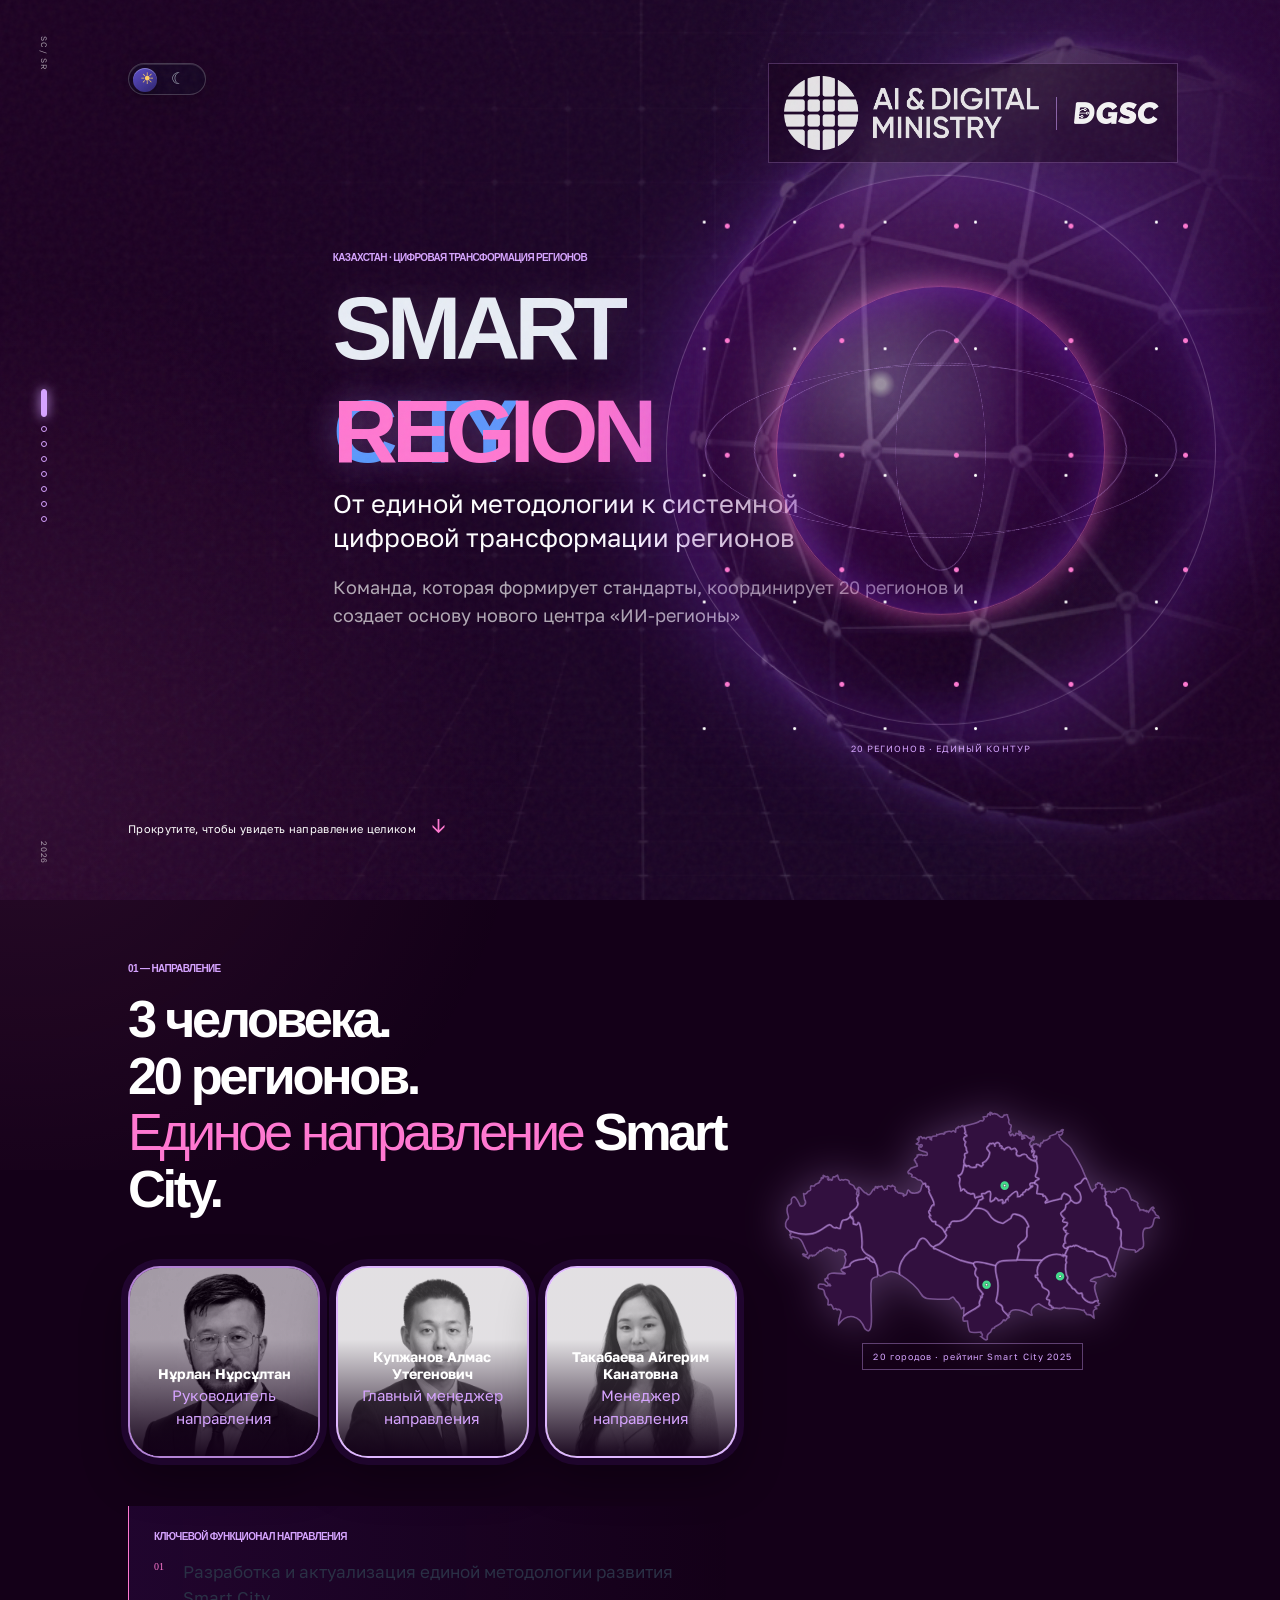
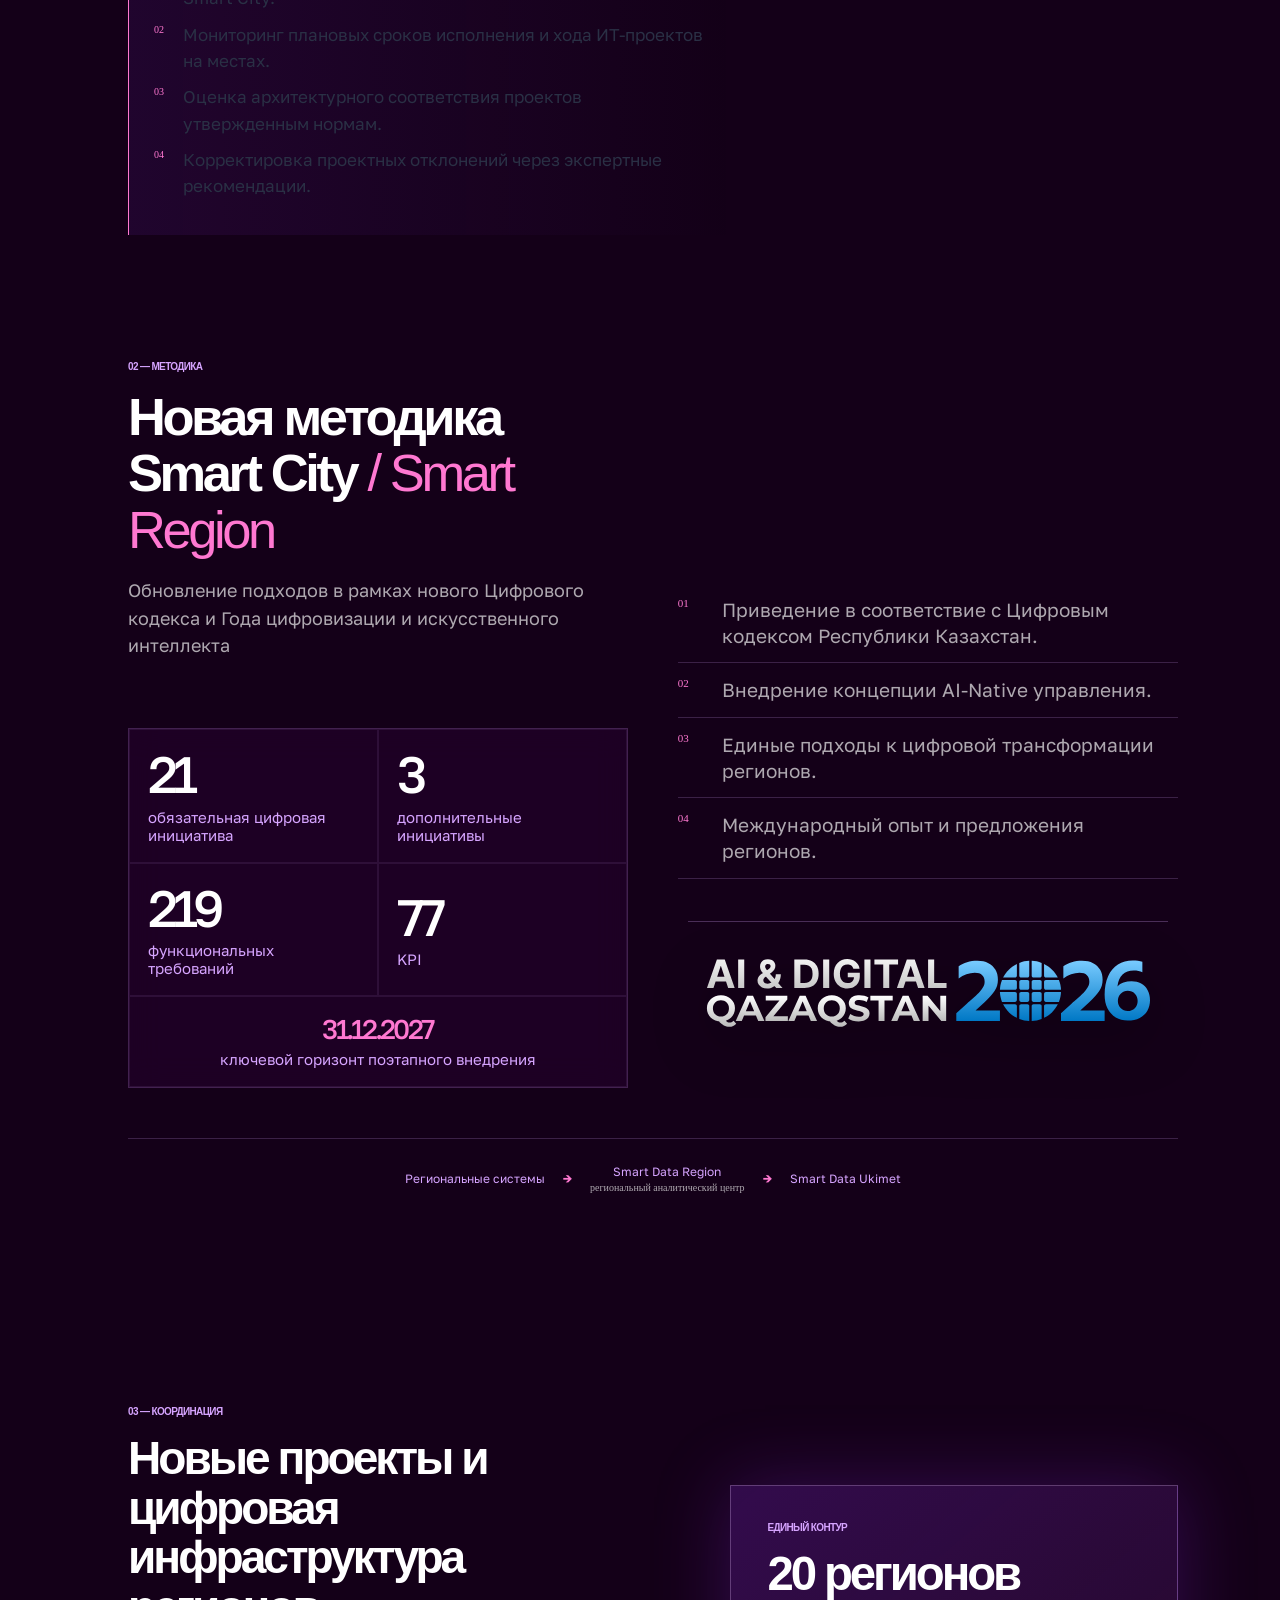
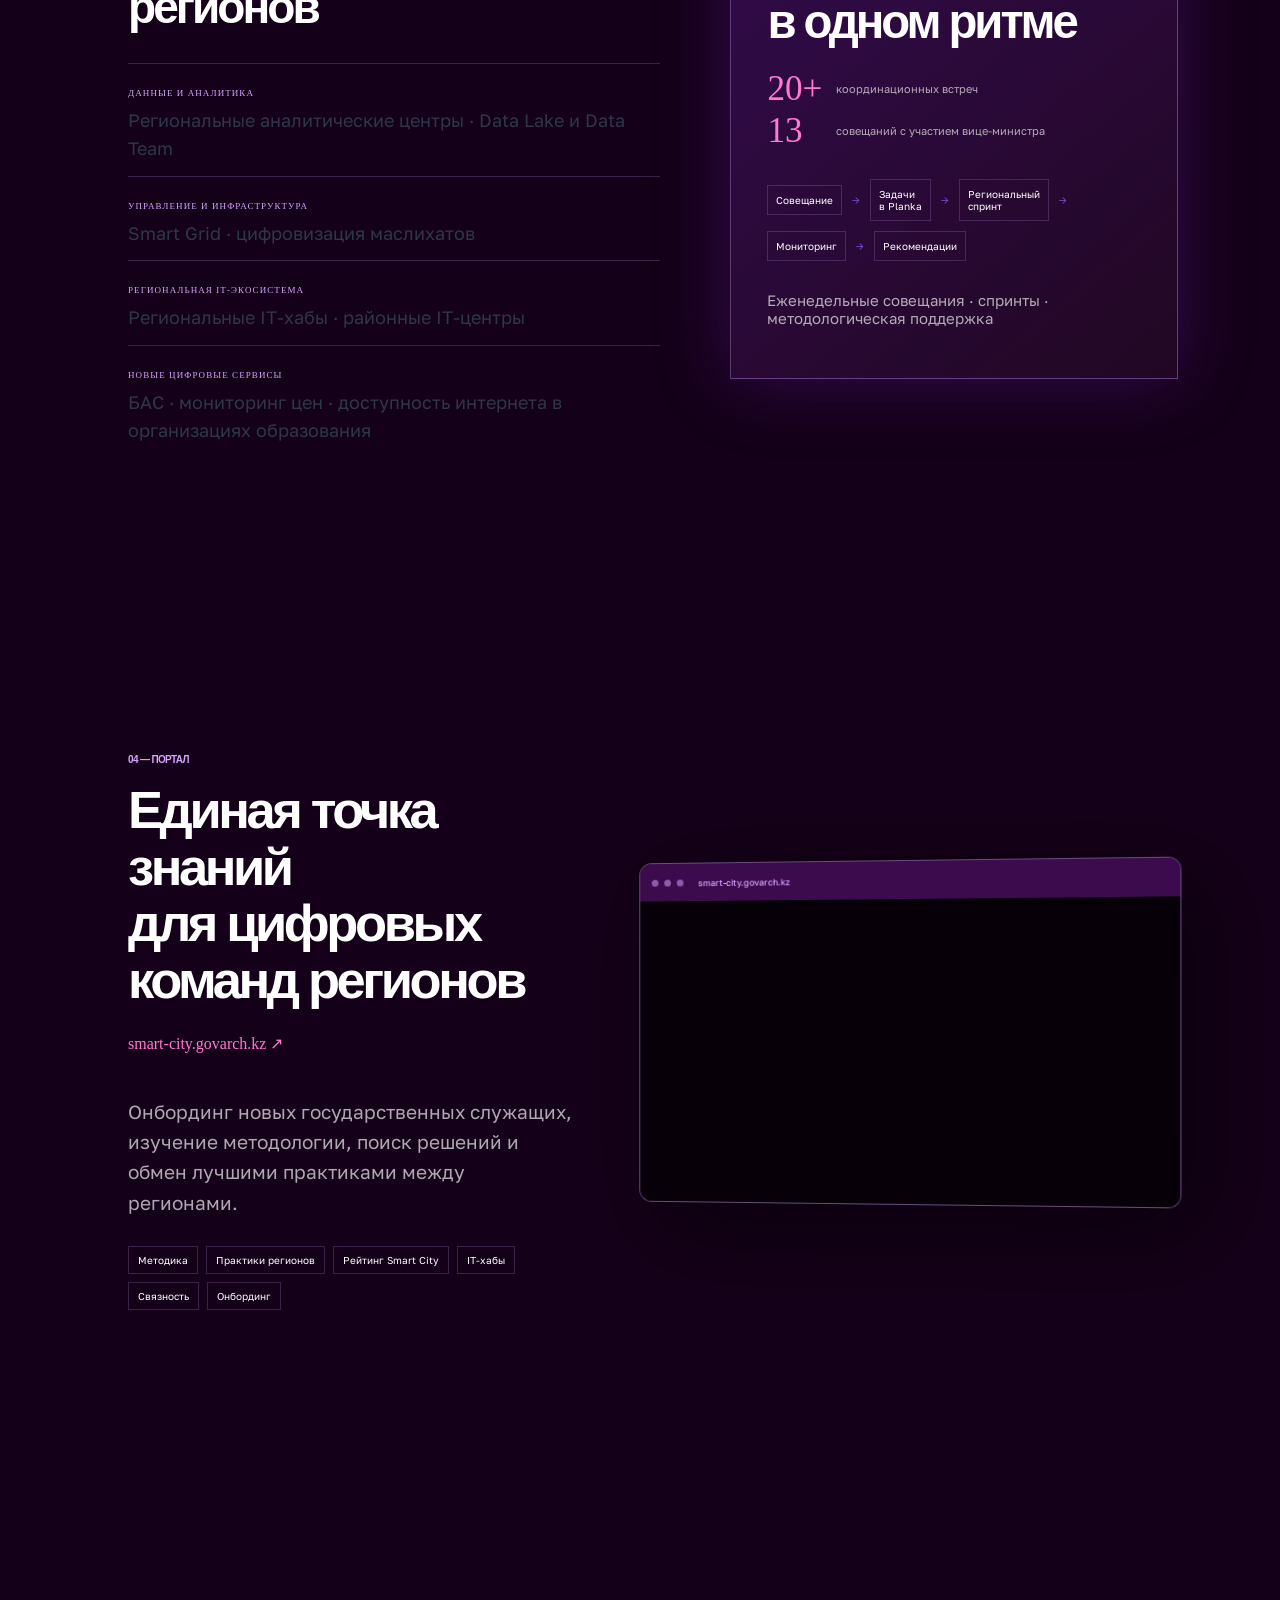
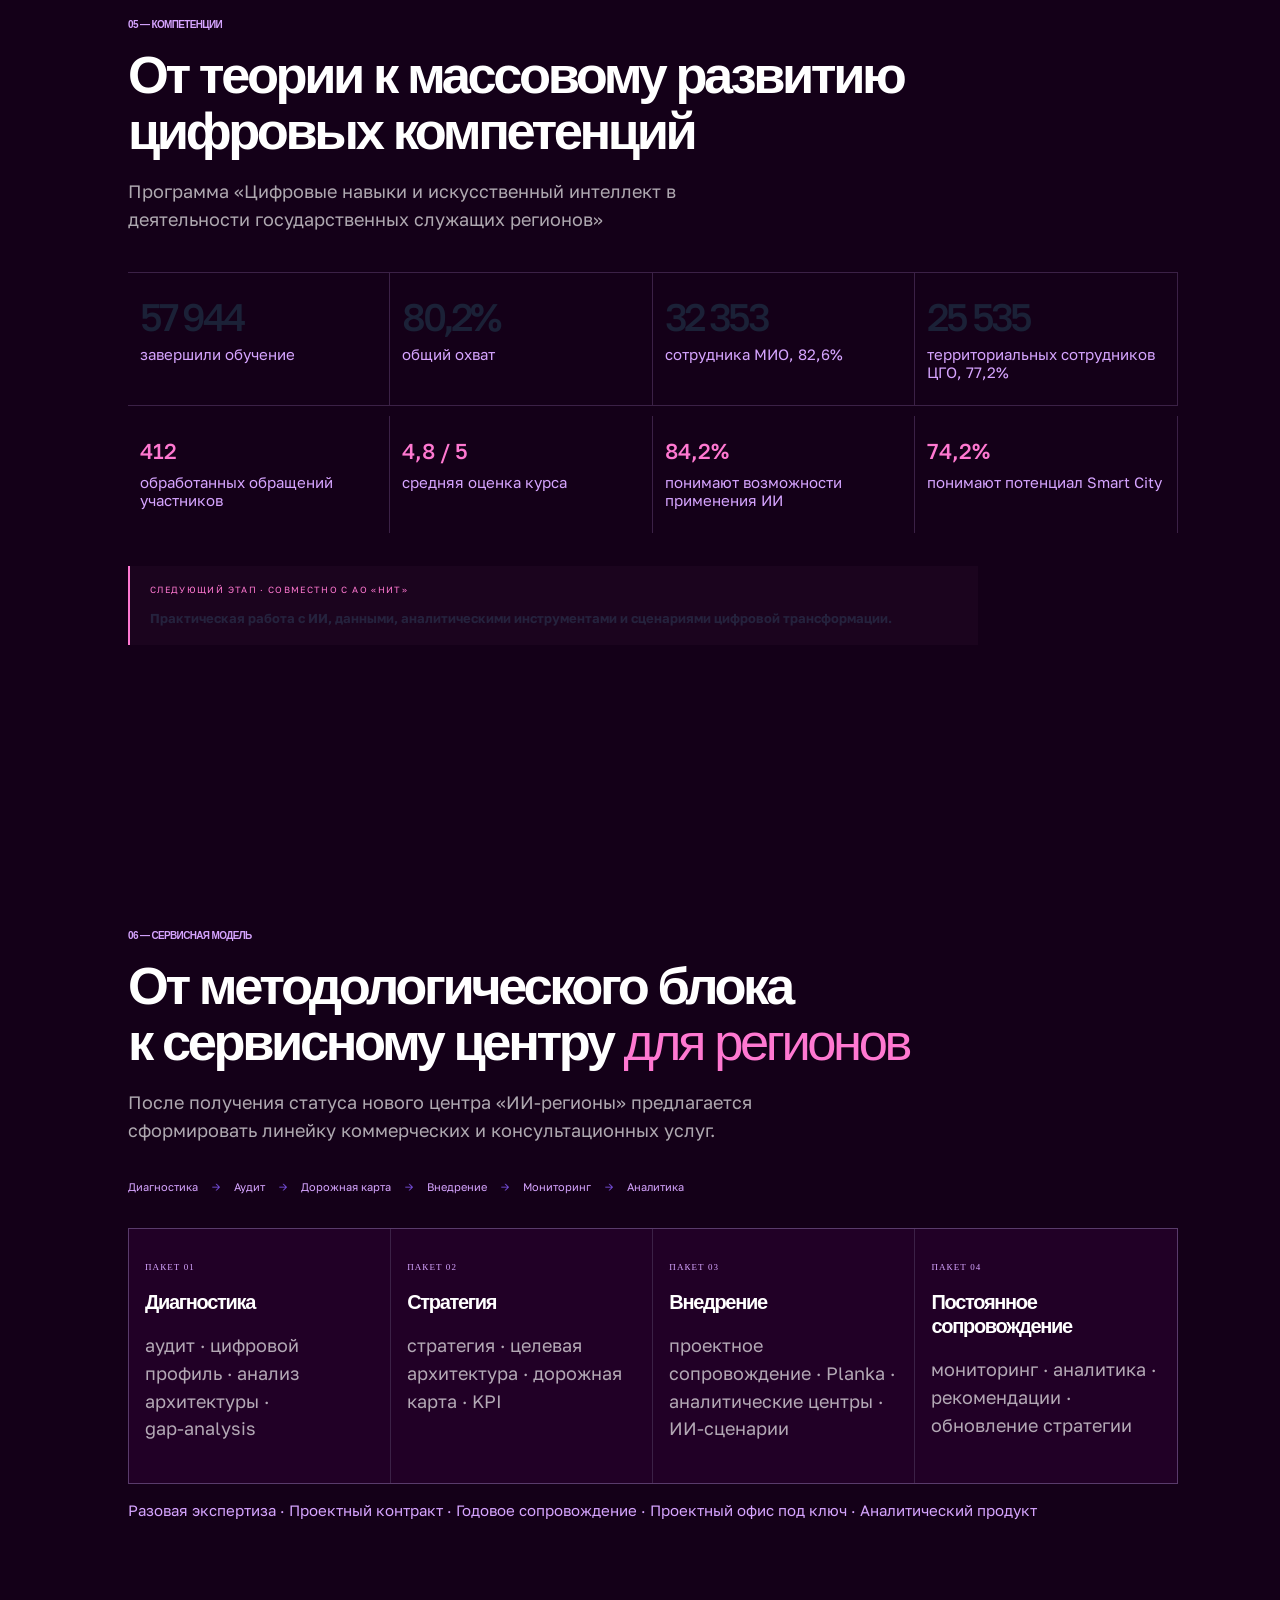
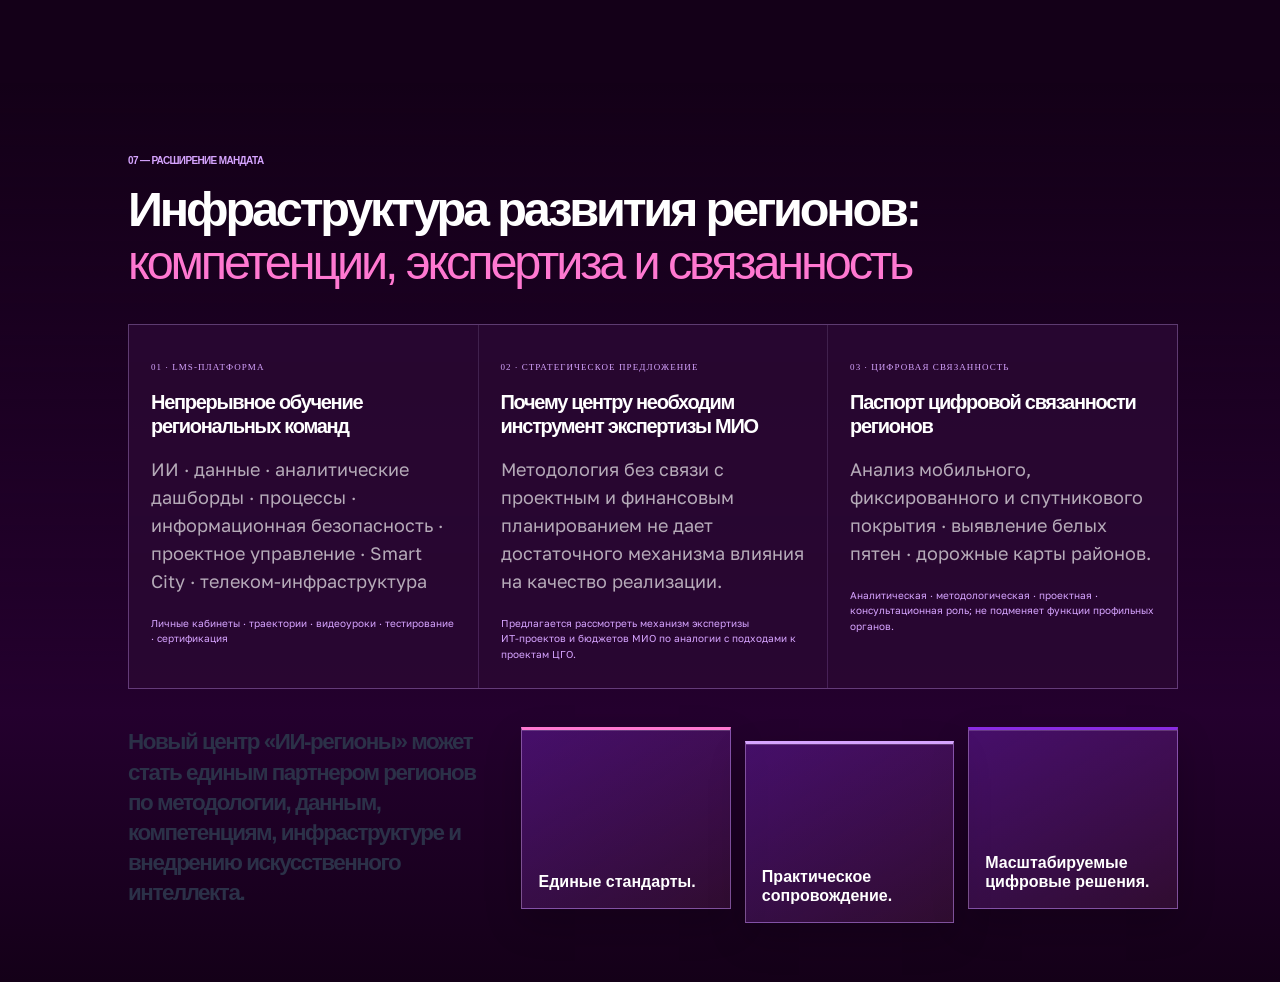
==== commit f6bbda49: "Add polished light theme toggle" ====
--- a/index.html
+++ b/index.html
@@ -3,6 +3,7 @@
 <head>
   <meta charset="utf-8"><meta name="viewport" content="width=device-width, initial-scale=1">
   <meta name="theme-color" content="#140018"><title>Smart City / Smart Region — ИИ-регионы</title>
+  <script>try{document.documentElement.dataset.theme=localStorage.getItem('smart-city-theme')||'dark'}catch(_){document.documentElement.dataset.theme='dark'}</script>
   <link rel="preconnect" href="https://fonts.googleapis.com"><link rel="preconnect" href="https://fonts.gstatic.com" crossorigin>
   <link href="https://fonts.googleapis.com/css2?family=Golos+Text:wght@400;500;600;700;800&display=swap" rel="stylesheet">
   <link rel="stylesheet" href="styles.css">
@@ -15,6 +16,7 @@
   <div class="video-stage" aria-hidden="true"><video id="scroll-video" muted playsinline preload="auto" poster="assets/video-poster.webp"><source src="assets/region-network.webm" type="video/webm"><source src="assets/region-network.mp4" type="video/mp4"></video><div class="video-vignette"></div></div>
   <main>
     <section class="scene hero" id="scene-0" data-scene="0">
+      <button class="theme-toggle" id="theme-toggle" type="button" aria-label="Включить светлую тему" aria-pressed="false"><span class="theme-glyph theme-glyph-sun" aria-hidden="true">☀</span><span class="theme-toggle-knob" aria-hidden="true"></span><span class="theme-glyph theme-glyph-moon" aria-hidden="true">☾</span></button>
       <div class="hero-logos" aria-label="Организации проекта"><img src="logos/ai_digital_2.png" alt="Министерство искусственного интеллекта и цифрового развития"><span></span><img src="logos/ыыы.png" alt="DGSC"></div>
       <div class="hero-copy reveal"><p class="eyebrow">КАЗАХСТАН · ЦИФРОВАЯ ТРАНСФОРМАЦИЯ РЕГИОНОВ</p><h1 class="smart-hero-title" aria-label="Smart City / Smart Region"><span class="smart-static">SMART</span><span class="smart-switch"><span class="smart-city">CITY</span><span class="smart-region">REGION</span></span></h1><p class="lead">От единой методологии к системной цифровой трансформации регионов</p><p class="hero-note">Команда, которая формирует стандарты, координирует 20 регионов и создает основу нового центра «ИИ-регионы»</p></div>
       <div class="hero-sphere" aria-label="Сеть 20 регионов"><div class="sphere-core"></div><span class="orbit a"></span><span class="orbit b"></span><span class="orbit c"></span><div class="nodes"></div><small>20 регионов · единый контур</small></div>
--- a/refinement.css
+++ b/refinement.css
@@ -104,3 +104,62 @@
   .final-statement span:nth-of-type(2) { transform: none; }
 }
 @media (prefers-reduced-motion: reduce) { .smart-city { animation: none; }.smart-region { display: none; } }
+
+/* Theme switch — the dark presentation remains the default; light mode is an editorial paper surface. */
+.theme-toggle { position: absolute; z-index: 12; top: 7vh; left: 10vw; display: inline-flex; align-items: center; gap: 5px; width: 78px; height: 32px; padding: 3px 5px; border: 1px solid rgba(255,255,255,.2); border-radius: 999px; background: rgba(10,14,31,.42); box-shadow: 0 8px 28px rgba(0,0,0,.16), inset 0 1px rgba(255,255,255,.12); color: rgba(255,255,255,.62); backdrop-filter: blur(14px) saturate(1.35); -webkit-backdrop-filter: blur(14px) saturate(1.35); cursor: pointer; transition: background .25s ease, border-color .25s ease, color .25s ease, transform .2s ease; }
+.theme-toggle:hover { transform: scale(1.04); }
+.theme-toggle:focus-visible { outline: 2px solid #8e5bff; outline-offset: 3px; }
+.theme-glyph { position: relative; z-index: 1; width: 26px; text-align: center; font: 16px/1 Arial, sans-serif; }
+.theme-glyph-sun { color: #ffcd64; }.theme-glyph-moon { color: rgba(255,255,255,.9); }
+.theme-toggle-knob { position: absolute; top: 4px; left: 4px; width: 24px; height: 24px; border-radius: 50%; background: linear-gradient(145deg,#5d4ecb,#2d236e); box-shadow: 0 2px 7px rgba(0,0,0,.3), inset 0 1px rgba(255,255,255,.28); transition: transform .28s cubic-bezier(.2,.9,.2,1), background .28s ease; }
+
+html[data-theme="light"] { color-scheme: light; --muted: #596176; --pink: #8251db; --violet: #6c4ed8; }
+html[data-theme="light"] body { background: #f7f8fc; color: #15192a; }
+html[data-theme="light"] .grain { opacity: .035; mix-blend-mode: multiply; }
+html[data-theme="light"] .global-glow { opacity: .58; background: radial-gradient(circle at 76% 17%,rgba(102,85,238,.15),transparent 27%), radial-gradient(circle at 17% 72%,rgba(45,151,255,.11),transparent 31%), radial-gradient(circle at 88% 78%,rgba(234,96,181,.09),transparent 23%); }
+html[data-theme="light"] .video-stage { opacity: .075; filter: grayscale(.3) saturate(.75) contrast(.9); mix-blend-mode: multiply; }
+html[data-theme="light"] .video-vignette { background: radial-gradient(circle at center,rgba(247,248,252,.11),rgba(247,248,252,.88) 79%,#f7f8fc 100%); }
+html[data-theme="light"] .rail { color: #586074; border-color: rgba(42,51,88,.14); }
+html[data-theme="light"] .rail button { border-color: rgba(42,51,88,.26); } html[data-theme="light"] .rail button.active, html[data-theme="light"] .rail button:hover { background: #714fe0; border-color: #714fe0; }
+html[data-theme="light"] .theme-toggle { border-color: rgba(34,43,76,.14); background: rgba(255,255,255,.7); box-shadow: 0 8px 26px rgba(34,43,76,.11), inset 0 1px rgba(255,255,255,.9); color: #777f91; }
+html[data-theme="light"] .theme-toggle-knob { transform: translateX(46px); background: linear-gradient(145deg,#fff4c7,#ffba4b); box-shadow: 0 2px 7px rgba(137,97,24,.22), inset 0 1px rgba(255,255,255,.9); }
+html[data-theme="light"] .theme-glyph-sun { color: #c88816; }.theme-glyph-moon { color: #a5acba; }
+html[data-theme="light"] .hero-logos { background: rgba(255,255,255,.68); border-color: rgba(37,46,82,.12); box-shadow: 0 10px 28px rgba(36,45,83,.1); }
+html[data-theme="light"] .hero-logos img { filter: none; } html[data-theme="light"] .hero-logos span { background: rgba(35,42,75,.24); }
+html[data-theme="light"] .eyebrow, html[data-theme="light"] .kicker { color: #5a5f75; }
+html[data-theme="light"] .smart-static { color: #19203a; text-shadow: none; }
+html[data-theme="light"] .smart-city { color: #744bd7; text-shadow: none; }
+html[data-theme="light"] .smart-region { color: #c25b9f; text-shadow: none; }
+html[data-theme="light"] .hero-sphere { filter: saturate(.85) brightness(.98); opacity: .78; }
+html[data-theme="light"] .scene-head h2, html[data-theme="light"] .projects h2, html[data-theme="light"] .portal-copy h2, html[data-theme="light"] .services h2, html[data-theme="light"] .expansion h2 { color: #171b2d; }
+html[data-theme="light"] .scene-head h2 em, html[data-theme="light"] h2 i { color: #774fda; }
+html[data-theme="light"] .team-card { border-color: rgba(34,42,77,.14); box-shadow: 0 16px 38px rgba(32,42,74,.12); }
+html[data-theme="light"] .team-card div { background: linear-gradient(0deg,rgba(15,19,34,.92),rgba(15,19,34,.02)); }
+html[data-theme="light"] .team-card b { color: #fff; } html[data-theme="light"] .team-card span { color: #ded7ff; }
+html[data-theme="light"] .function-list { border-color: rgba(36,45,82,.15); }.function-list li { color: #2a3045; }
+html[data-theme="light"] .region-map > span { color: #596176; }
+html[data-theme="light"] .kazakhstan-svg path { fill: #dfe5fa; stroke: #8996bf; }
+html[data-theme="light"] .kazakhstan-svg path:hover, html[data-theme="light"] .kazakhstan-svg path:focus, html[data-theme="light"] .kazakhstan-svg path.map-active { stroke: #4d34b2; filter: drop-shadow(0 8px 10px rgba(78,52,178,.22)); }
+html[data-theme="light"] .map-city-marker circle:first-child { stroke: #f7f8fc; }
+html[data-theme="light"] .map-tooltip { background: rgba(255,255,255,.96); border-color: rgba(60,72,119,.18); box-shadow: 0 18px 48px rgba(39,51,93,.18); }
+html[data-theme="light"] .map-tooltip small, html[data-theme="light"] .map-tooltip p, html[data-theme="light"] .map-card-data span { color: #687087; }
+html[data-theme="light"] .map-tooltip strong, html[data-theme="light"] .map-card-data b { color: #15192a; }
+html[data-theme="light"] .data-block, html[data-theme="light"] .packages article, html[data-theme="light"] .expansion-grid article { background: rgba(255,255,255,.76); border-color: rgba(43,52,89,.13); box-shadow: 0 14px 38px rgba(45,55,92,.07); }
+html[data-theme="light"] .data-block b, html[data-theme="light"] .packages h3, html[data-theme="light"] .expansion-grid h3 { color: #171b2d; }
+html[data-theme="light"] .method-points p { border-color: rgba(49,58,94,.18); color: #744bd7; } html[data-theme="light"] .method-points p span { color: #2a3045; }
+html[data-theme="light"] .method-logo { background: linear-gradient(135deg,#172344,#293767); border-color: rgba(87,105,177,.35); box-shadow: 0 14px 32px rgba(42,57,111,.18); }
+html[data-theme="light"] .architecture { color: #3c355d; } html[data-theme="light"] .architecture small { color: #687087; }
+html[data-theme="light"] .cluster { border-color: rgba(46,55,94,.16); }.cluster p { color: #30364a; }
+html[data-theme="light"] .command-center { background: linear-gradient(145deg,#edf1ff,#dfe8ff); border-color: rgba(74,94,175,.22); box-shadow: 0 18px 44px rgba(47,67,138,.12); }
+html[data-theme="light"] .command-center h3, html[data-theme="light"] .big-stat span, html[data-theme="light"] .muted, html[data-theme="light"] .cycle span { color: #1c243e; }
+html[data-theme="light"] .cycle { border-color: rgba(54,66,111,.2); }.cycle i { color: #724dd7; }
+html[data-theme="light"] .browser-mockup { box-shadow: 0 22px 52px rgba(31,39,72,.2); }
+html[data-theme="light"] .portal-copy a { color: #704bd5; } html[data-theme="light"] .portal-tags span { border-color: rgba(64,72,112,.2); background: rgba(255,255,255,.6); color: #4d5570; }
+html[data-theme="light"] .learning-stats, html[data-theme="light"] .learning-foot { border-color: rgba(45,55,93,.17); }.learning-stats b, html[data-theme="light"] .learning-foot b { color: #1b2137; }
+html[data-theme="light"] .next-stage { background: linear-gradient(115deg,#f0e8ff,#fcebf6); border-color: rgba(135,81,218,.2); }.next-stage b { color: #25223d; }
+html[data-theme="light"] .service-path { border-color: rgba(46,55,92,.16); color: #39405a; }.service-path i { color: #764edc; }
+html[data-theme="light"] .models { color: #596176; }
+html[data-theme="light"] .final-statement { border-color: rgba(48,57,95,.16); }.final-statement p { color: #2b3148; }
+html[data-theme="light"] .final-statement span { color: #25283c; background: linear-gradient(135deg,#fff,#eef1ff); border-color: rgba(76,67,139,.15); box-shadow: 0 12px 28px rgba(45,55,92,.08); }
+
+@media (max-width: 760px) { .theme-toggle { top: 4vh; left: 22px; } }
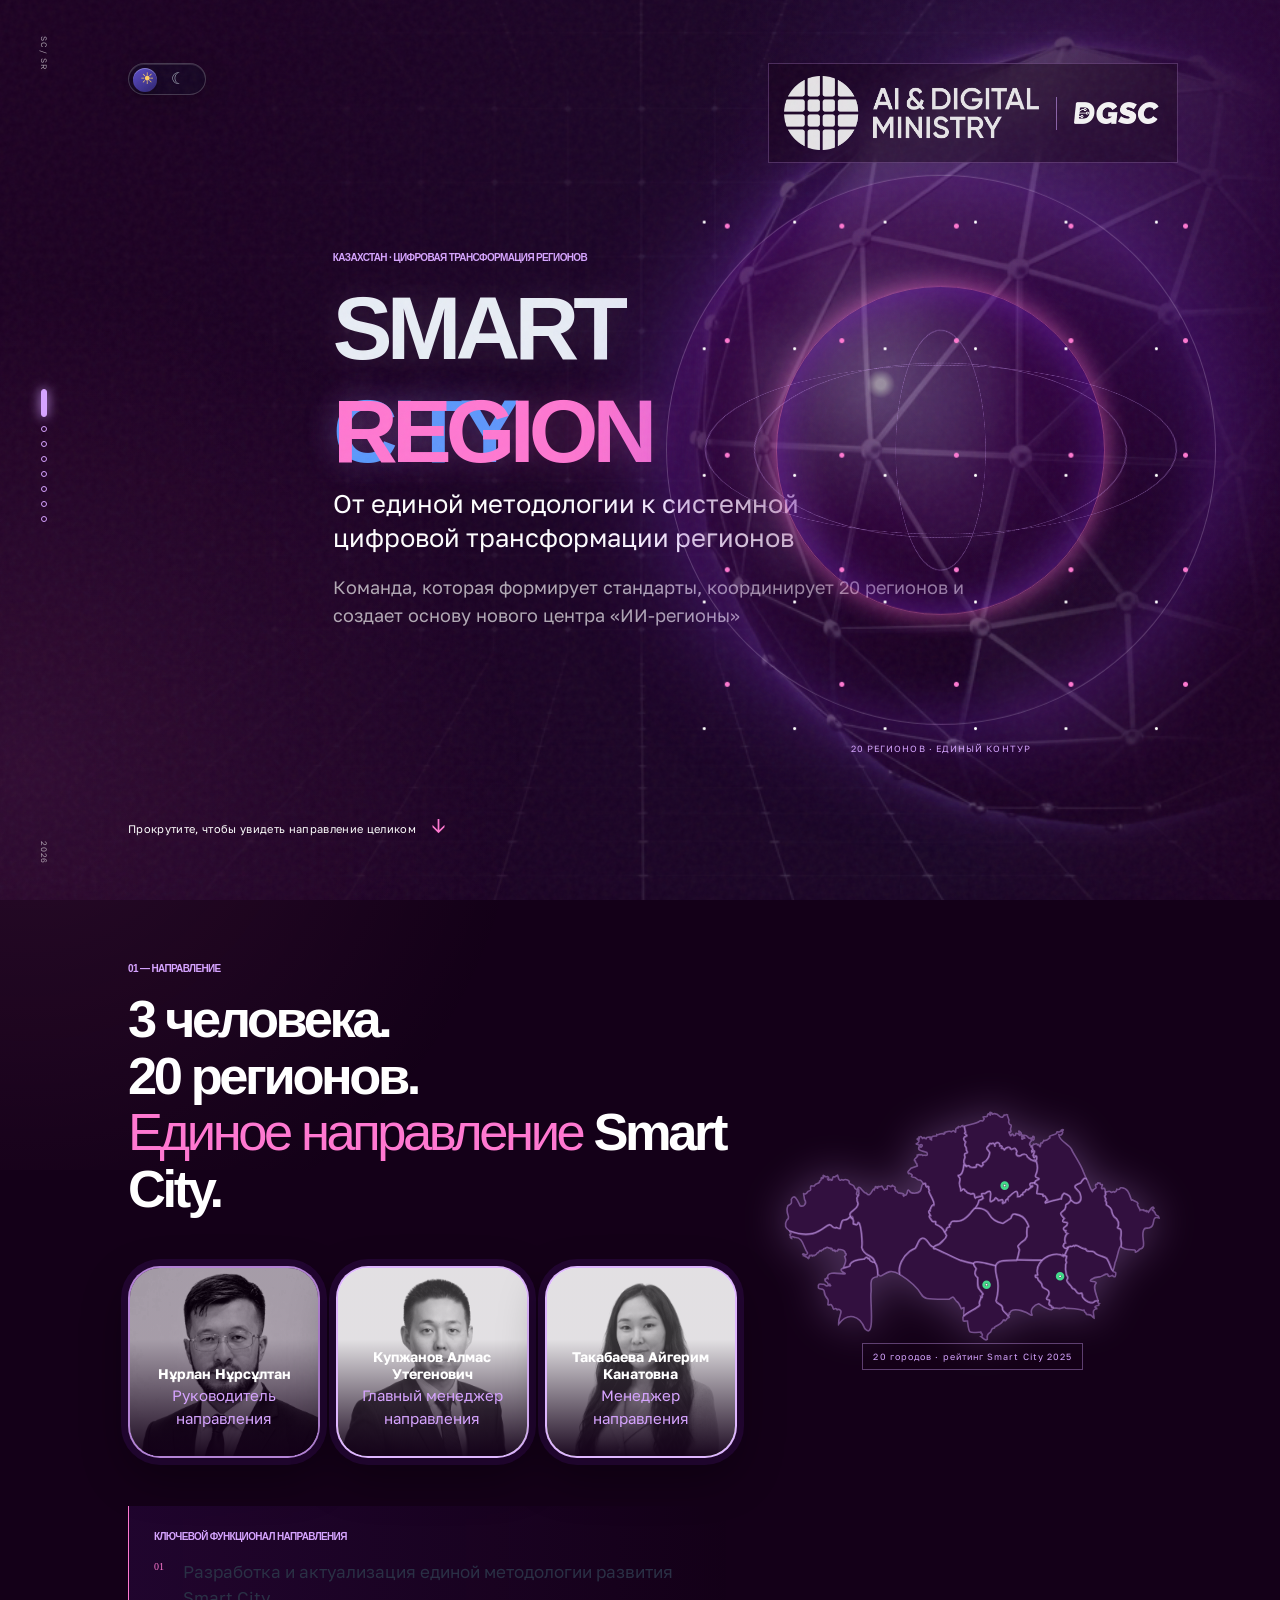
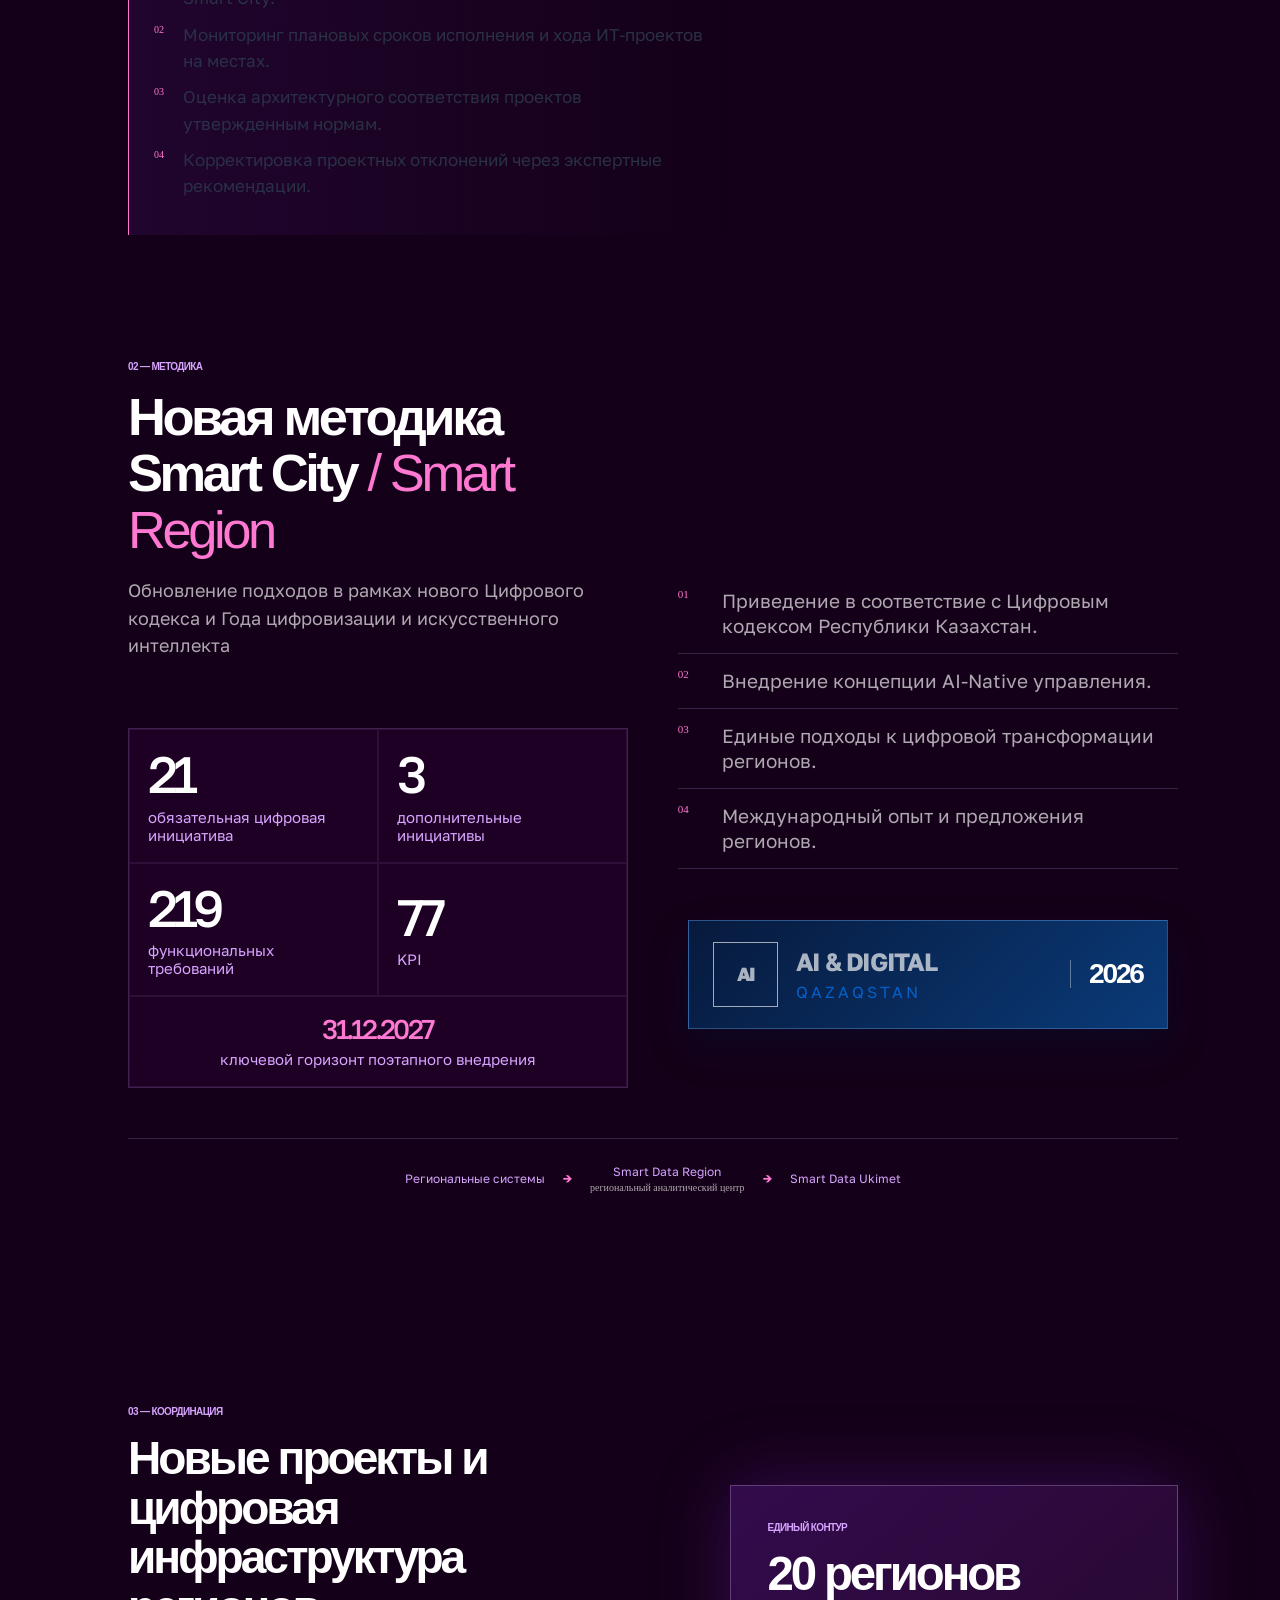
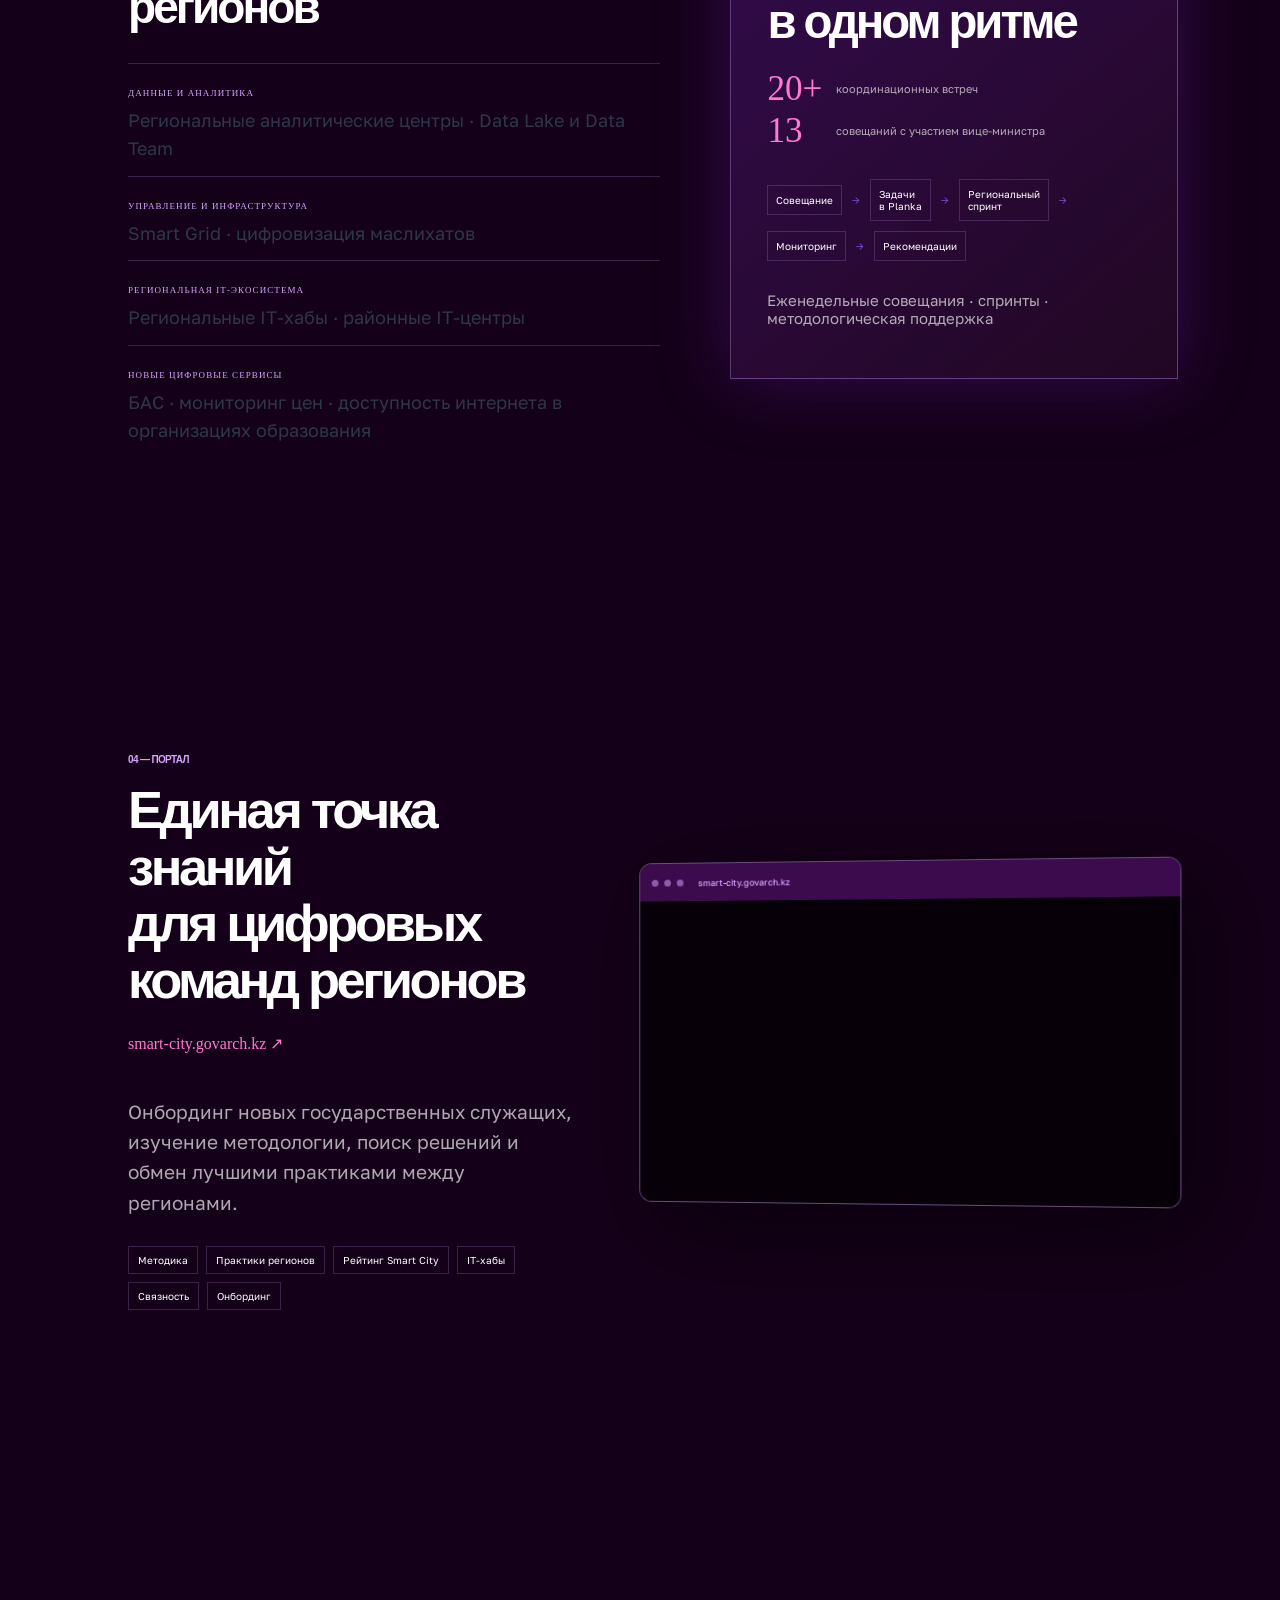
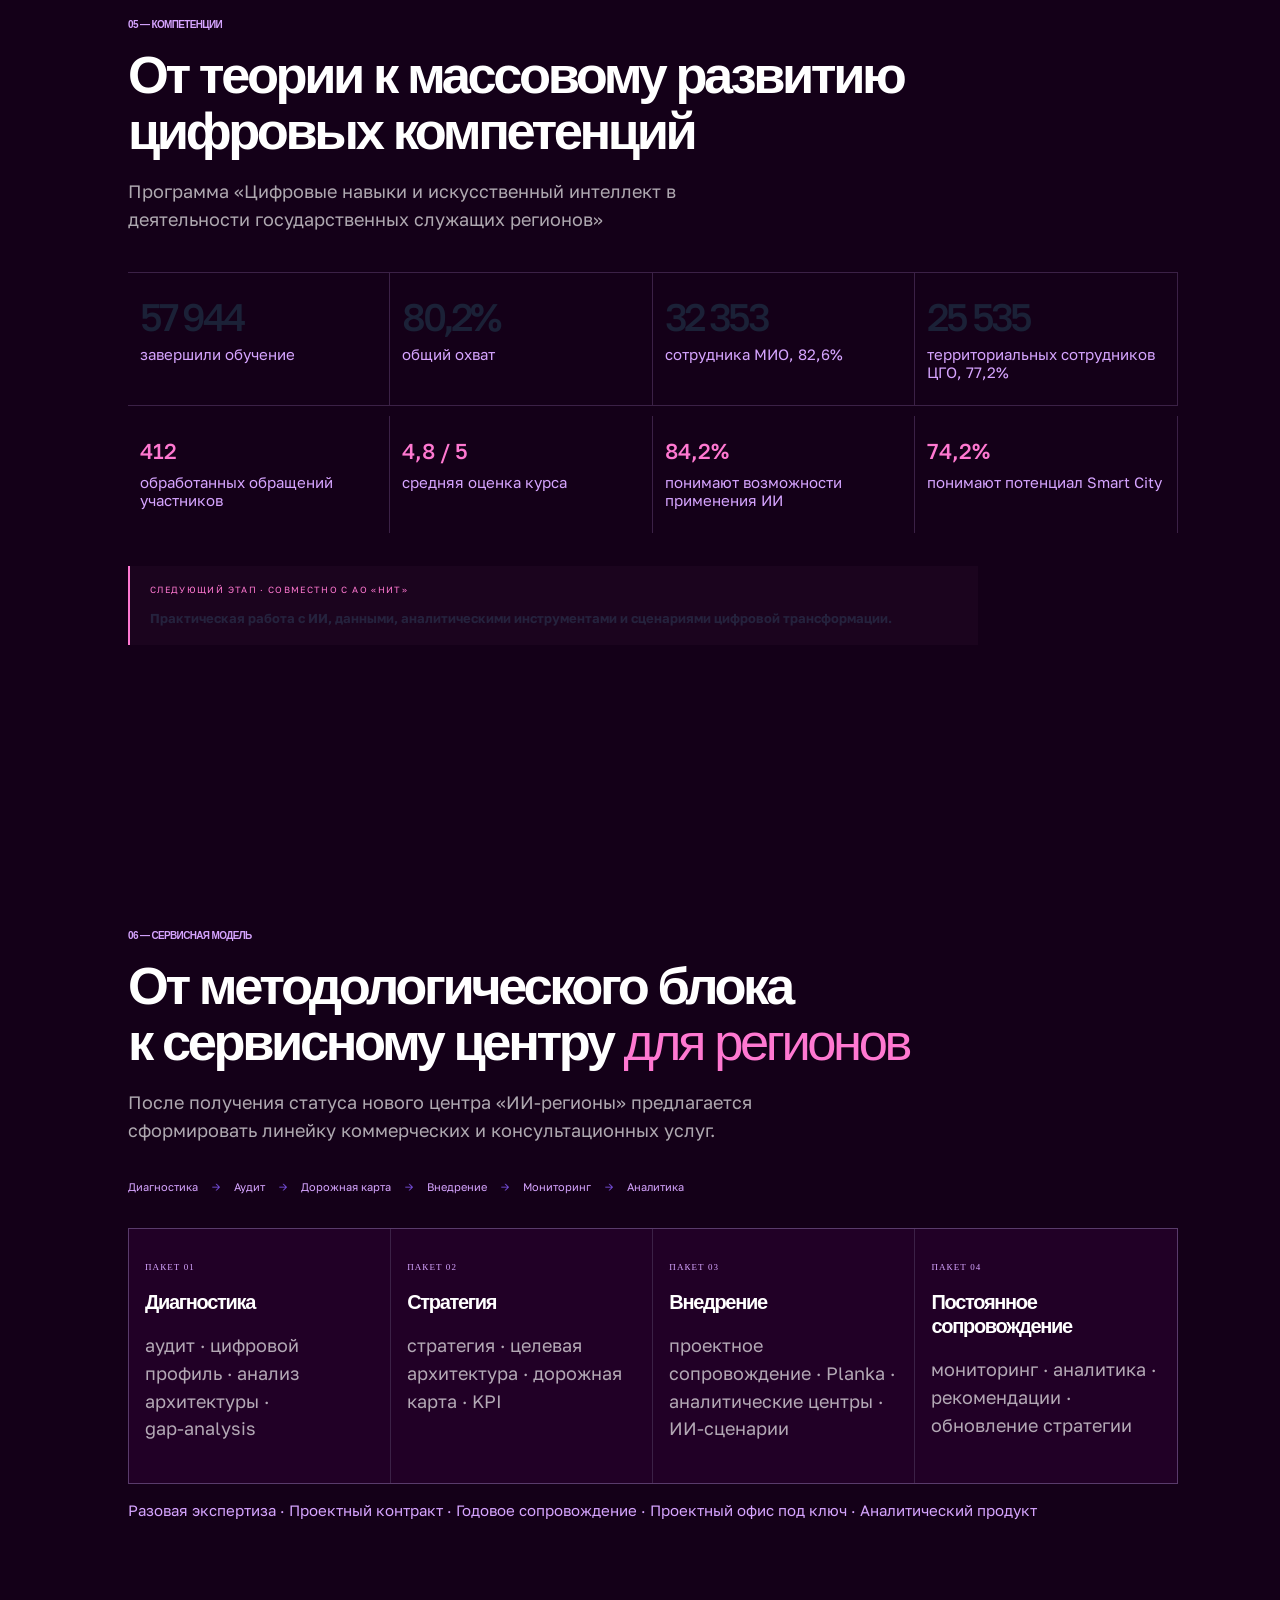
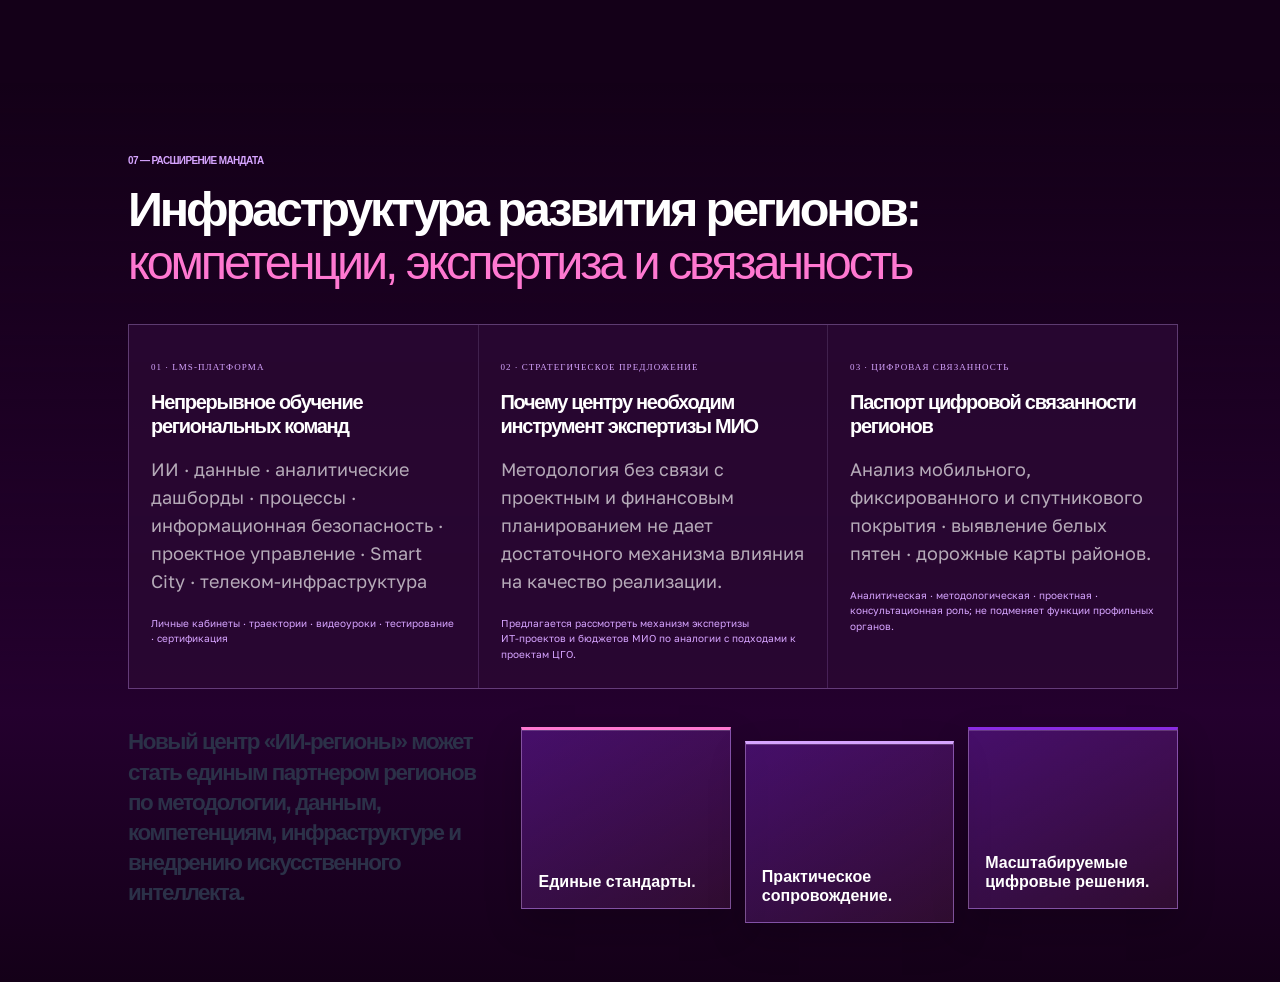
==== commit 98ca3b16: "Improve light theme contrast and finale" ====
--- a/index.html
+++ b/index.html
@@ -32,7 +32,7 @@
 
     <section class="scene" id="scene-2" data-scene="2"><div class="scene-inner methodology">
       <div class="scene-head"><p class="eyebrow">02 — МЕТОДИКА</p><h2>Новая методика<br>Smart City <i>/ Smart Region</i></h2><p>Обновление подходов в рамках нового Цифрового кодекса и Года цифровизации и искусственного интеллекта</p></div>
-      <div class="method-grid"><div class="method-points"><p>01 <span>Приведение в соответствие с Цифровым кодексом Республики Казахстан.</span></p><p>02 <span>Внедрение концепции AI‑Native управления.</span></p><p>03 <span>Единые подходы к цифровой трансформации регионов.</span></p><p>04 <span>Международный опыт и предложения регионов.</span></p><div class="method-logo"><img src="assets/methodology-logo.svg" alt="Логотип цифровой инициативы Казахстана"></div></div><div class="data-block"><div><b>21</b><span>обязательная цифровая инициатива</span></div><div><b>3</b><span>дополнительные инициативы</span></div><div><b>219</b><span>функциональных требований</span></div><div><b>77</b><span>KPI</span></div><div class="deadline"><b>31.12.2027</b><span>ключевой горизонт поэтапного внедрения</span></div></div></div>
+      <div class="method-grid"><div class="method-points"><p>01 <span>Приведение в соответствие с Цифровым кодексом Республики Казахстан.</span></p><p>02 <span>Внедрение концепции AI‑Native управления.</span></p><p>03 <span>Единые подходы к цифровой трансформации регионов.</span></p><p>04 <span>Международный опыт и предложения регионов.</span></p><div class="method-logo" aria-label="AI and Digital Qazaqstan 2026"><div class="aiq-lockup"><span class="aiq-mark">AI</span><span class="aiq-name"><b>AI &amp; DIGITAL</b><i>QAZAQSTAN</i></span><strong>2026</strong></div></div></div><div class="data-block"><div><b>21</b><span>обязательная цифровая инициатива</span></div><div><b>3</b><span>дополнительные инициативы</span></div><div><b>219</b><span>функциональных требований</span></div><div><b>77</b><span>KPI</span></div><div class="deadline"><b>31.12.2027</b><span>ключевой горизонт поэтапного внедрения</span></div></div></div>
       <div class="architecture"><span>Региональные системы</span><b>→</b><span>Smart Data Region<br><small>региональный аналитический центр</small></span><b>→</b><span>Smart Data Ukimet</span></div>
     </div></section>
 
--- a/refinement.css
+++ b/refinement.css
@@ -163,3 +163,42 @@
 html[data-theme="light"] .final-statement span { color: #25283c; background: linear-gradient(135deg,#fff,#eef1ff); border-color: rgba(76,67,139,.15); box-shadow: 0 12px 28px rgba(45,55,92,.08); }
 
 @media (max-width: 760px) { .theme-toggle { top: 4vh; left: 22px; } }
+
+/* Light theme contrast pass: cobalt replaces low-contrast lavender for all informational accents. */
+html[data-theme="light"] { --pink: #a11f5e; --violet: #095fc4; }
+html[data-theme="light"] .smart-city { color: #075fc8; }
+html[data-theme="light"] .smart-region { color: #a11f5e; }
+html[data-theme="light"] .scene-head h2 em, html[data-theme="light"] h2 i { color: #095fc4; }
+html[data-theme="light"] .method-points p, html[data-theme="light"] .portal-copy a, html[data-theme="light"] .cycle i, html[data-theme="light"] .service-path i { color: #075fc8; }
+html[data-theme="light"] .map-card-data b { color: var(--rank-color); }
+html[data-theme="light"] article small, html[data-theme="light"] .cluster span, html[data-theme="light"] .learning-stats span, html[data-theme="light"] .learning-foot span, html[data-theme="light"] .models { color: #075fc8; }
+
+/* A custom, typographic AI & Digital Qazaqstan 2026 lock-up replaces the low-contrast source logo. */
+.method-logo { display: grid; min-height: 126px; padding: 0; border: 0; place-items: center; }
+.aiq-lockup { display: grid; grid-template-columns: auto 1fr auto; align-items: center; gap: 18px; width: 100%; padding: 21px 24px; border: 1px solid rgba(122,184,255,.34); background: linear-gradient(135deg,#071a3d,#0a3a78); box-shadow: 0 18px 38px rgba(3,23,61,.3); }
+.aiq-mark { display: grid; width: 65px; height: 65px; place-items: center; border: 1px solid rgba(255,255,255,.62); color: #fff; font: 800 28px/.85 var(--samsung-one); letter-spacing: -.1em; }
+.aiq-name { display: grid; gap: 3px; color: #fff; font-family: var(--samsung-one); line-height: 1; }
+.aiq-name b { font-size: clamp(17px,2vw,25px); letter-spacing: -.055em; }.aiq-name i { color: #7dccff; font-size: clamp(12px,1.4vw,16px); font-style: normal; letter-spacing: .19em; }
+.aiq-lockup > strong { padding-left: 18px; border-left: 1px solid rgba(255,255,255,.36); color: #fff; font: 800 clamp(19px,2.2vw,31px)/1 var(--samsung-one); letter-spacing: -.08em; }
+html[data-theme="light"] .method-logo { background: transparent; box-shadow: none; }
+html[data-theme="light"] .aiq-lockup { border-color: rgba(6,87,182,.22); background: linear-gradient(135deg,#fff,#edf5ff); box-shadow: 0 17px 34px rgba(26,69,132,.13); }
+html[data-theme="light"] .aiq-mark { border-color: #075fc8; color: #075fc8; background: #fff; }
+html[data-theme="light"] .aiq-name { color: #18233b; }.aiq-name i { color: #075fc8; }
+html[data-theme="light"] .aiq-lockup > strong { border-color: rgba(7,95,200,.26); color: #075fc8; }
+
+/* The finale needs its own surface because the original scene intentionally carried a dark gradient. */
+html[data-theme="light"] .finale { background: linear-gradient(180deg,rgba(247,248,252,.3),#f5f7fc 31%,#eef4ff 100%); }
+html[data-theme="light"] .finale .eyebrow { color: #44516d; }
+html[data-theme="light"] .finale h2, html[data-theme="light"] .finale h3 { color: #151d31; }
+html[data-theme="light"] .finale h2 i { color: #075fc8; }
+html[data-theme="light"] .finale .expansion-grid { background: rgba(22,44,91,.16); border-color: rgba(22,44,91,.16); }
+html[data-theme="light"] .finale .expansion-grid article { background: rgba(255,255,255,.84); }
+html[data-theme="light"] .finale .expansion-grid small, html[data-theme="light"] .finale .expansion-grid em { color: #075fc8; }
+html[data-theme="light"] .finale .expansion-grid p { color: #414b62; }
+html[data-theme="light"] .finale .final-statement { border-top-color: rgba(23,42,86,.16); }
+html[data-theme="light"] .finale .final-statement p { color: #1d2841; }
+html[data-theme="light"] .finale .final-statement span { border-top-color: #075fc8; color: #17213a; background: linear-gradient(145deg,#fff,#edf5ff); }
+html[data-theme="light"] .finale .final-statement span:nth-of-type(2) { border-top-color: #a11f5e; }
+html[data-theme="light"] .finale .final-statement span:nth-of-type(3) { border-top-color: #167a69; }
+
+@media (max-width: 760px) { .aiq-lockup { gap: 12px; padding: 17px; }.aiq-mark { width: 51px; height: 51px; font-size: 22px; }.aiq-lockup > strong { padding-left: 12px; } }
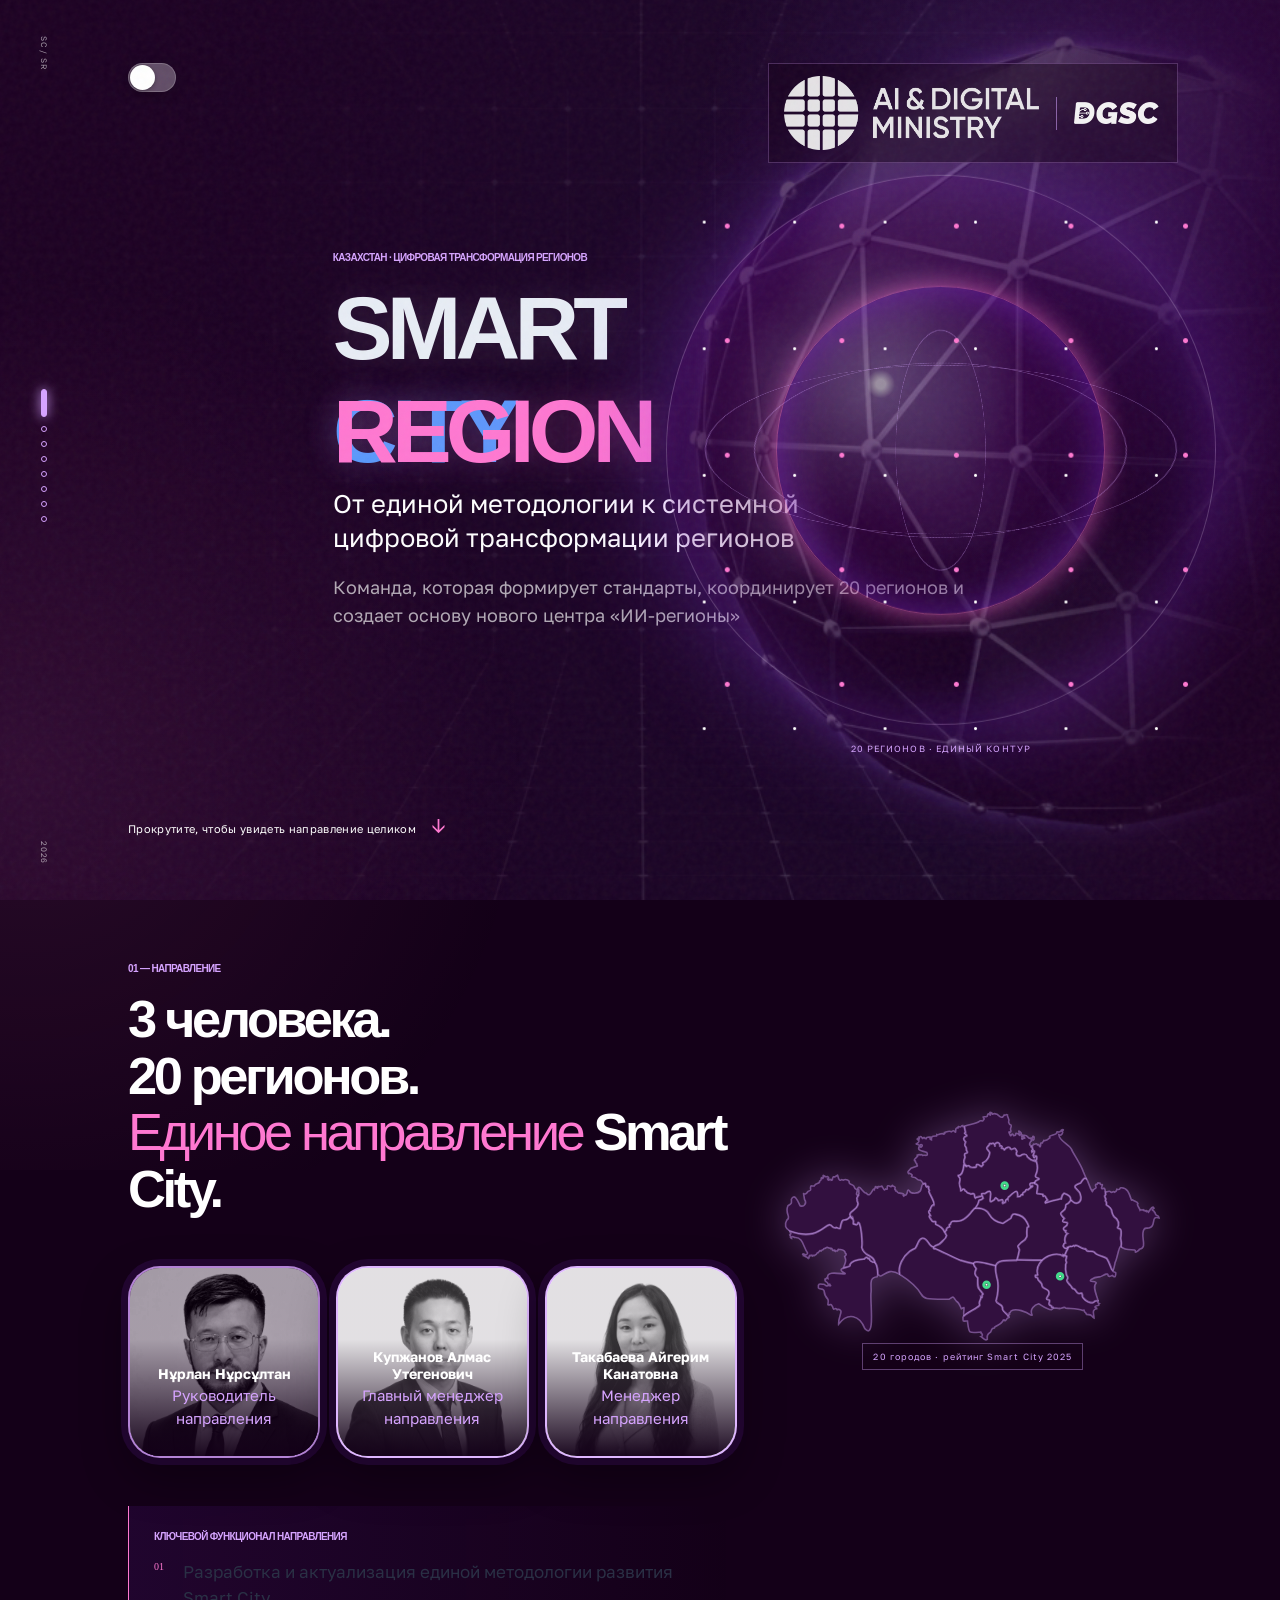
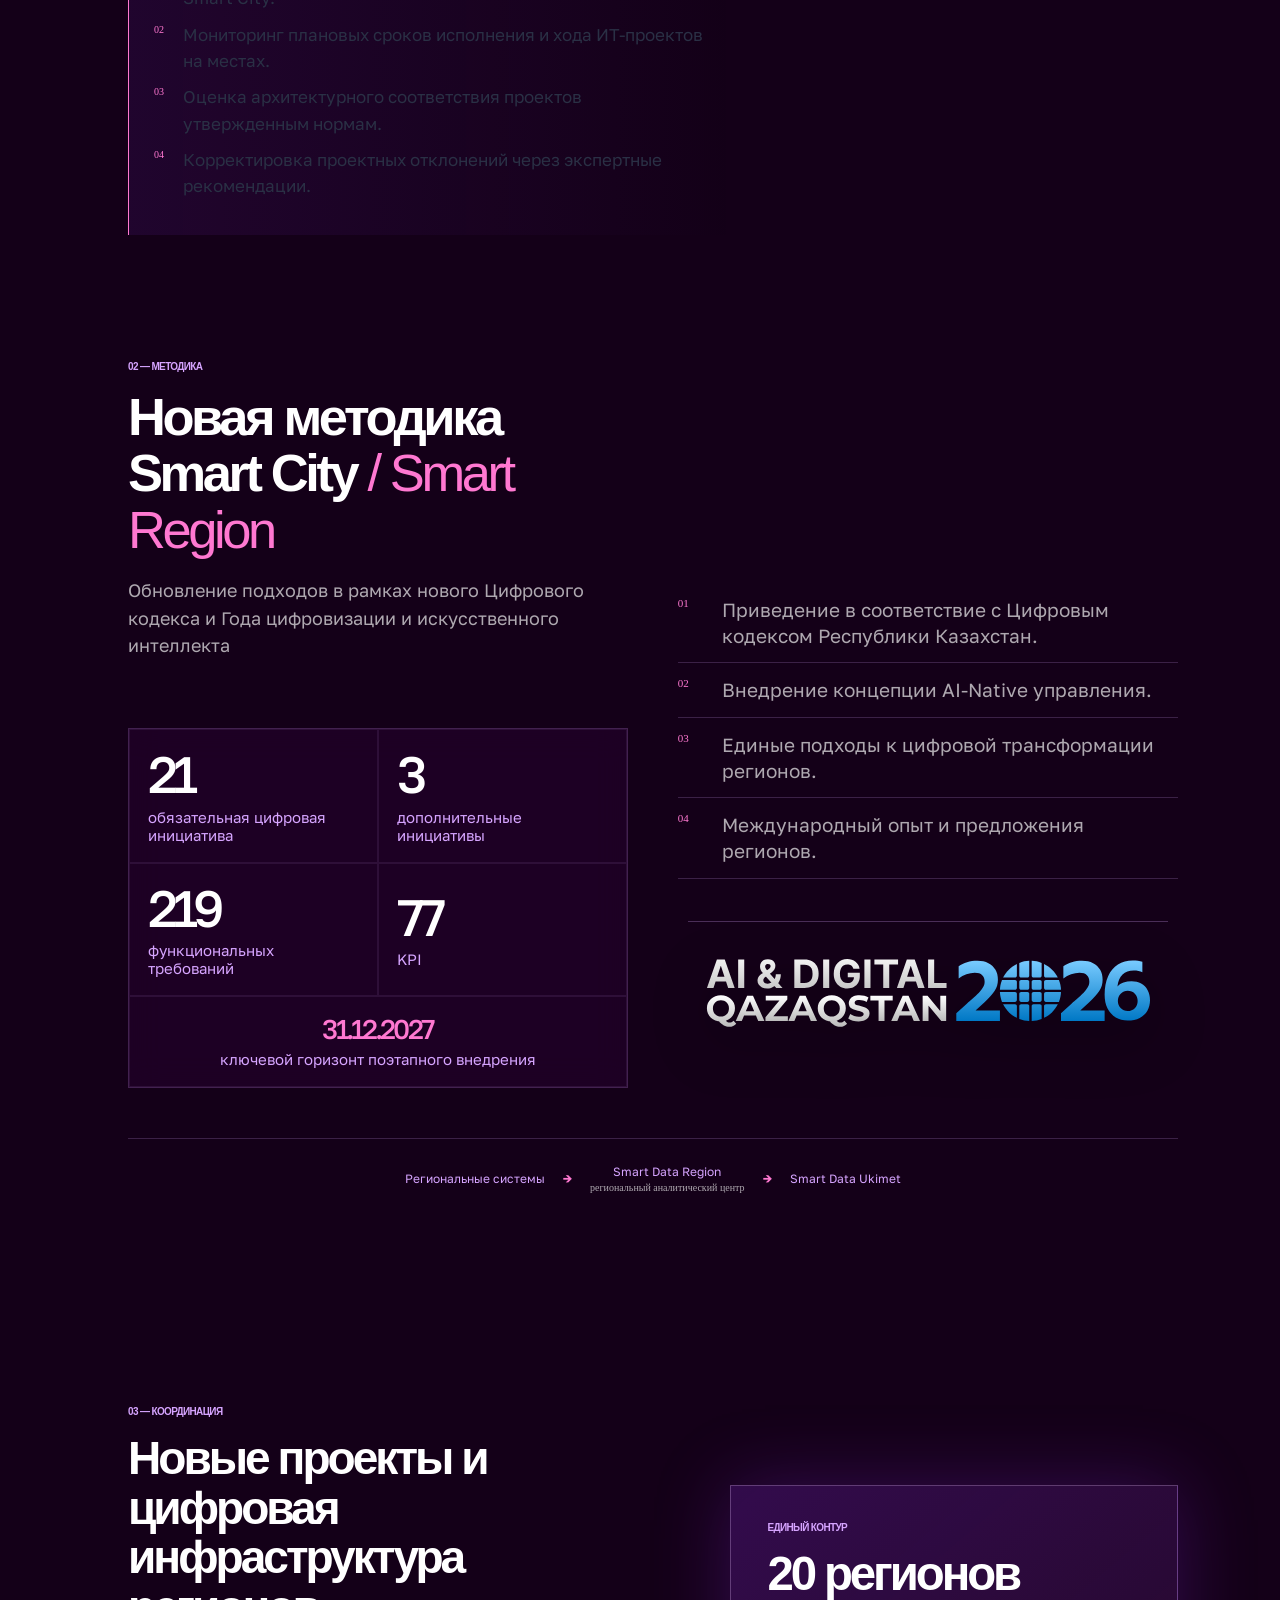
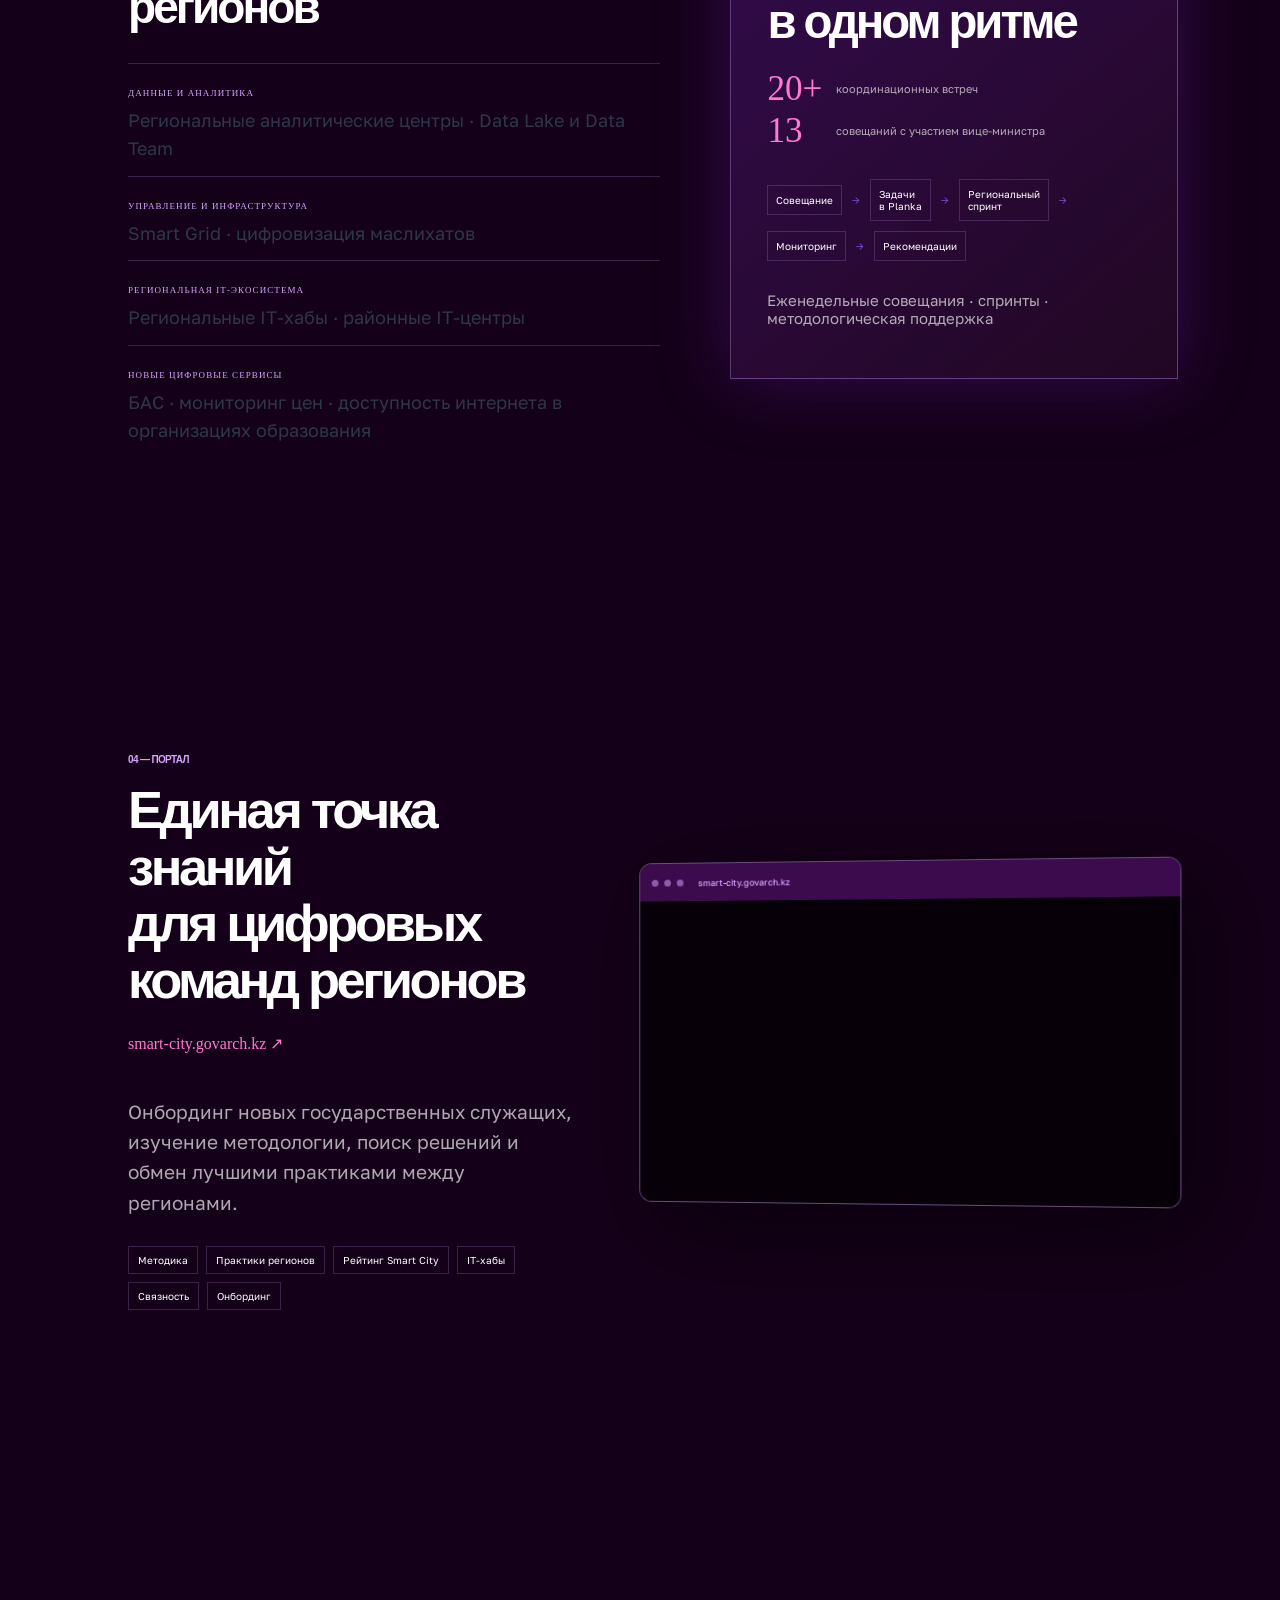
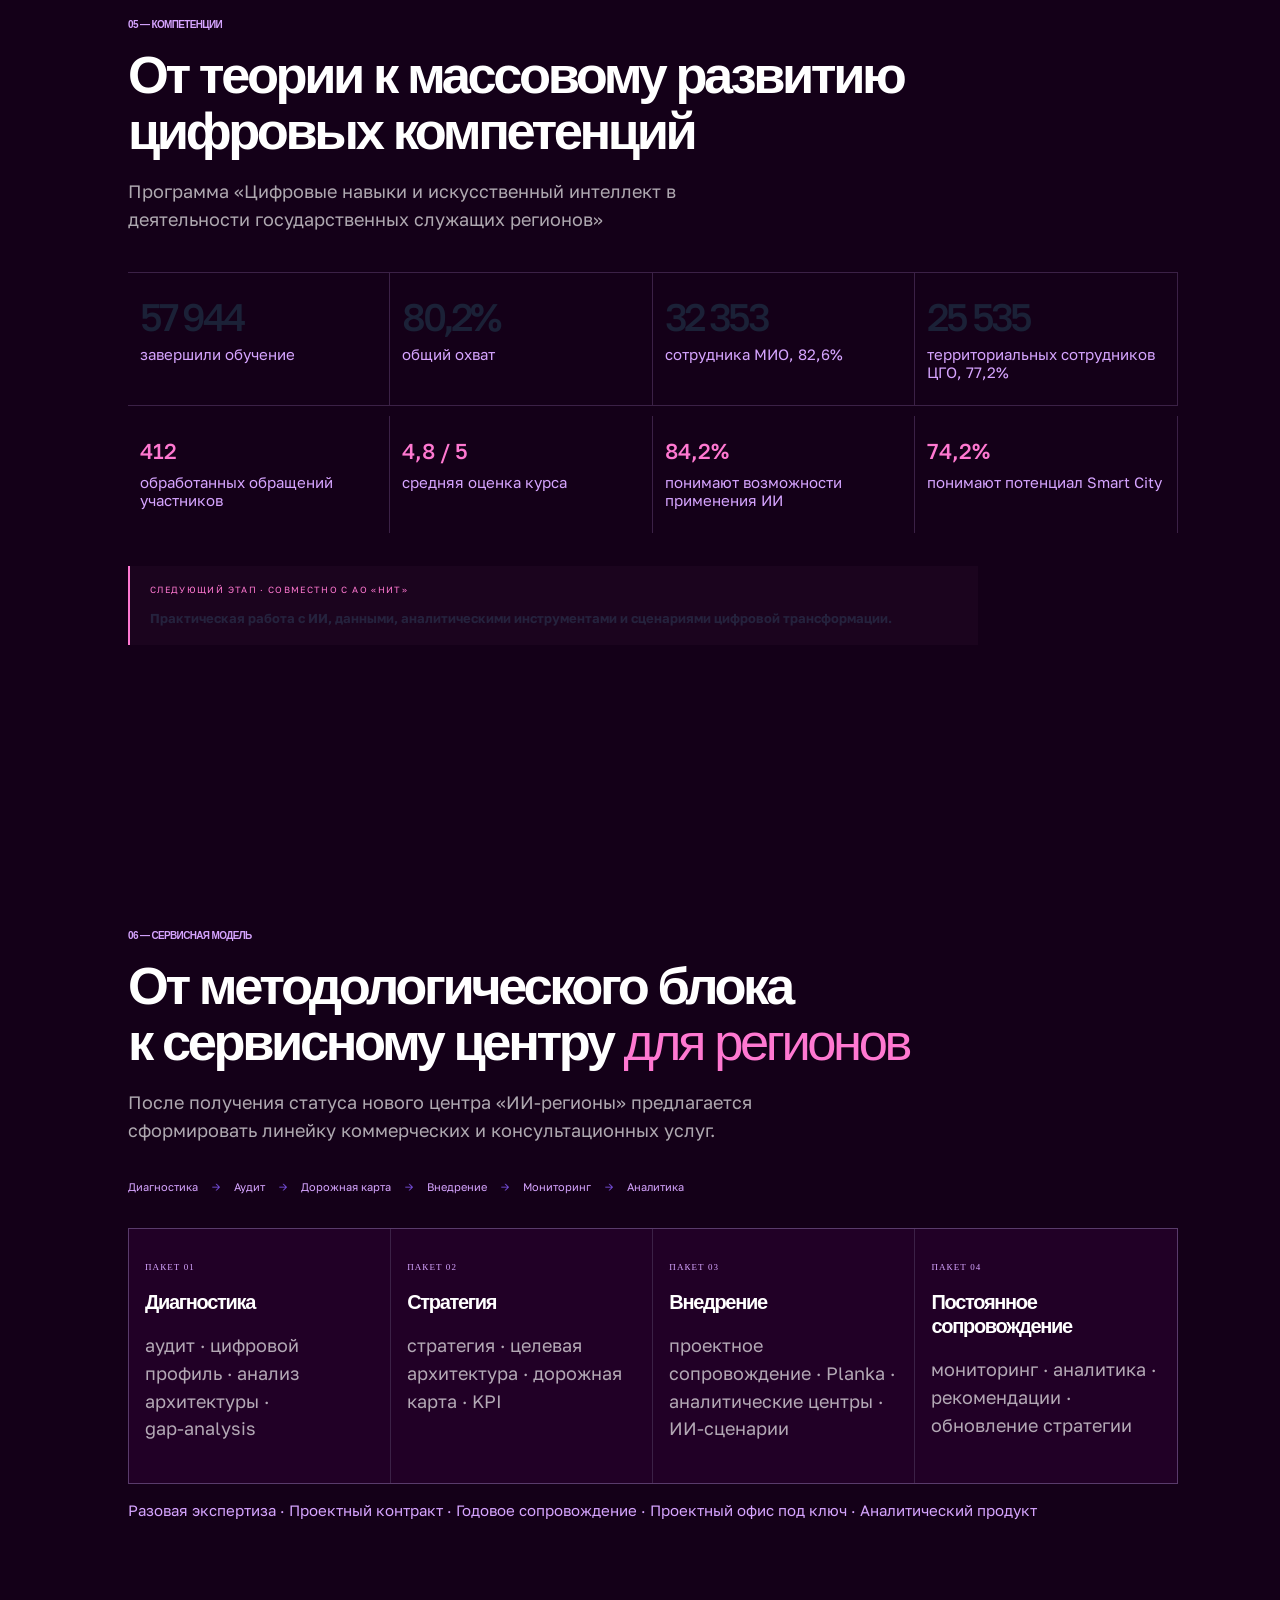
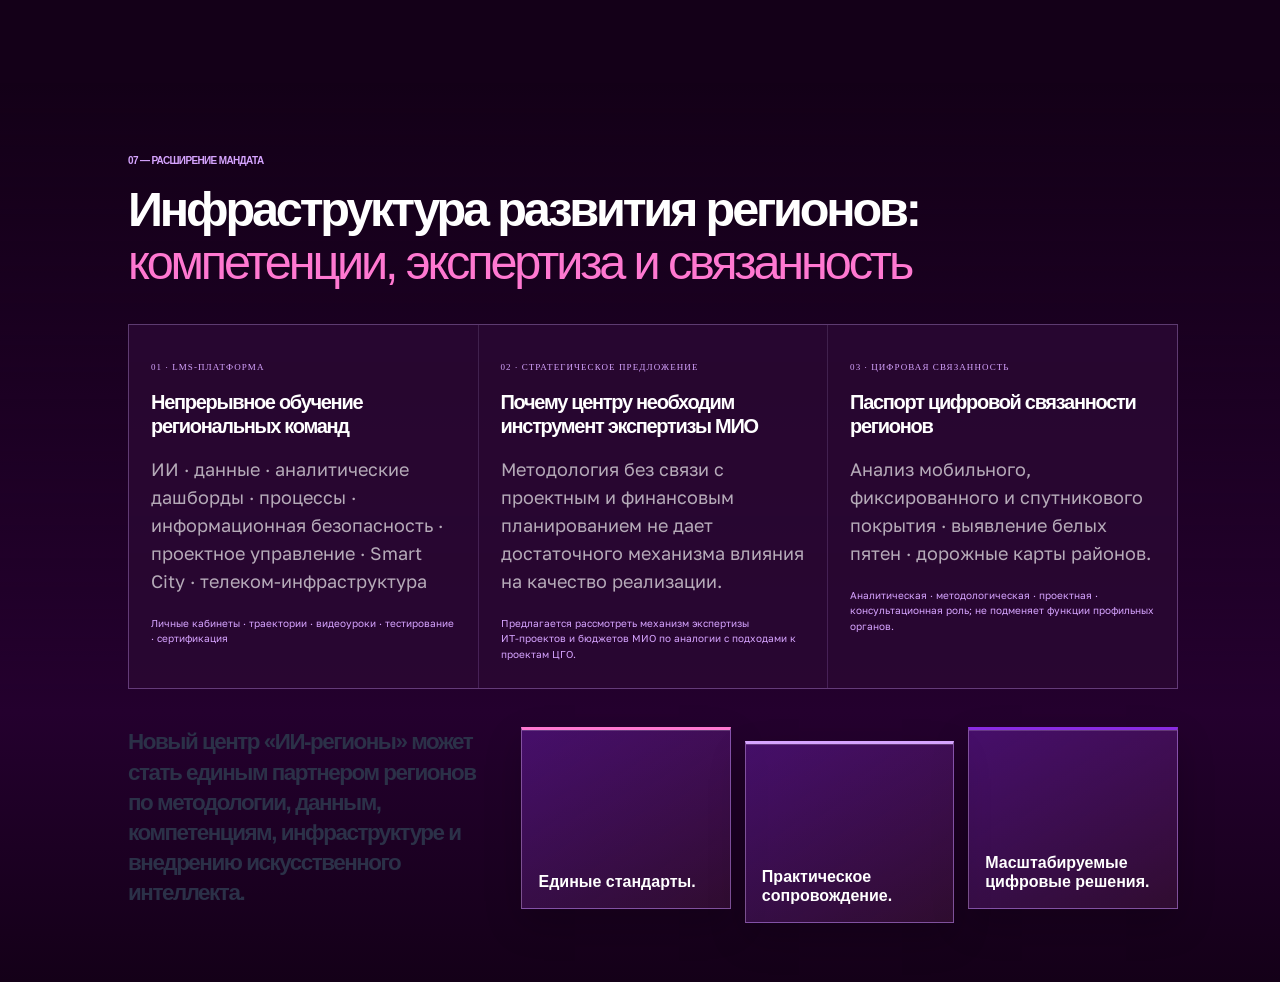
==== commit 86efaac2: "Polish light theme accents and switch" ====
--- a/index.html
+++ b/index.html
@@ -16,7 +16,7 @@
   <div class="video-stage" aria-hidden="true"><video id="scroll-video" muted playsinline preload="auto" poster="assets/video-poster.webp"><source src="assets/region-network.webm" type="video/webm"><source src="assets/region-network.mp4" type="video/mp4"></video><div class="video-vignette"></div></div>
   <main>
     <section class="scene hero" id="scene-0" data-scene="0">
-      <button class="theme-toggle" id="theme-toggle" type="button" aria-label="Включить светлую тему" aria-pressed="false"><span class="theme-glyph theme-glyph-sun" aria-hidden="true">☀</span><span class="theme-toggle-knob" aria-hidden="true"></span><span class="theme-glyph theme-glyph-moon" aria-hidden="true">☾</span></button>
+      <button class="theme-toggle" id="theme-toggle" type="button" aria-label="Включить светлую тему" aria-pressed="false"><span class="theme-toggle-knob" aria-hidden="true"></span></button>
       <div class="hero-logos" aria-label="Организации проекта"><img src="logos/ai_digital_2.png" alt="Министерство искусственного интеллекта и цифрового развития"><span></span><img src="logos/ыыы.png" alt="DGSC"></div>
       <div class="hero-copy reveal"><p class="eyebrow">КАЗАХСТАН · ЦИФРОВАЯ ТРАНСФОРМАЦИЯ РЕГИОНОВ</p><h1 class="smart-hero-title" aria-label="Smart City / Smart Region"><span class="smart-static">SMART</span><span class="smart-switch"><span class="smart-city">CITY</span><span class="smart-region">REGION</span></span></h1><p class="lead">От единой методологии к системной цифровой трансформации регионов</p><p class="hero-note">Команда, которая формирует стандарты, координирует 20 регионов и создает основу нового центра «ИИ-регионы»</p></div>
       <div class="hero-sphere" aria-label="Сеть 20 регионов"><div class="sphere-core"></div><span class="orbit a"></span><span class="orbit b"></span><span class="orbit c"></span><div class="nodes"></div><small>20 регионов · единый контур</small></div>
@@ -32,7 +32,7 @@
 
     <section class="scene" id="scene-2" data-scene="2"><div class="scene-inner methodology">
       <div class="scene-head"><p class="eyebrow">02 — МЕТОДИКА</p><h2>Новая методика<br>Smart City <i>/ Smart Region</i></h2><p>Обновление подходов в рамках нового Цифрового кодекса и Года цифровизации и искусственного интеллекта</p></div>
-      <div class="method-grid"><div class="method-points"><p>01 <span>Приведение в соответствие с Цифровым кодексом Республики Казахстан.</span></p><p>02 <span>Внедрение концепции AI‑Native управления.</span></p><p>03 <span>Единые подходы к цифровой трансформации регионов.</span></p><p>04 <span>Международный опыт и предложения регионов.</span></p><div class="method-logo" aria-label="AI and Digital Qazaqstan 2026"><div class="aiq-lockup"><span class="aiq-mark">AI</span><span class="aiq-name"><b>AI &amp; DIGITAL</b><i>QAZAQSTAN</i></span><strong>2026</strong></div></div></div><div class="data-block"><div><b>21</b><span>обязательная цифровая инициатива</span></div><div><b>3</b><span>дополнительные инициативы</span></div><div><b>219</b><span>функциональных требований</span></div><div><b>77</b><span>KPI</span></div><div class="deadline"><b>31.12.2027</b><span>ключевой горизонт поэтапного внедрения</span></div></div></div>
+      <div class="method-grid"><div class="method-points"><p>01 <span>Приведение в соответствие с Цифровым кодексом Республики Казахстан.</span></p><p>02 <span>Внедрение концепции AI‑Native управления.</span></p><p>03 <span>Единые подходы к цифровой трансформации регионов.</span></p><p>04 <span>Международный опыт и предложения регионов.</span></p><div class="method-logo"><img src="assets/methodology-logo.svg" alt="AI &amp; Digital Qazaqstan 2026"></div></div><div class="data-block"><div><b>21</b><span>обязательная цифровая инициатива</span></div><div><b>3</b><span>дополнительные инициативы</span></div><div><b>219</b><span>функциональных требований</span></div><div><b>77</b><span>KPI</span></div><div class="deadline"><b>31.12.2027</b><span>ключевой горизонт поэтапного внедрения</span></div></div></div>
       <div class="architecture"><span>Региональные системы</span><b>→</b><span>Smart Data Region<br><small>региональный аналитический центр</small></span><b>→</b><span>Smart Data Ukimet</span></div>
     </div></section>
 
--- a/refinement.css
+++ b/refinement.css
@@ -172,6 +172,7 @@
 html[data-theme="light"] .method-points p, html[data-theme="light"] .portal-copy a, html[data-theme="light"] .cycle i, html[data-theme="light"] .service-path i { color: #075fc8; }
 html[data-theme="light"] .map-card-data b { color: var(--rank-color); }
 html[data-theme="light"] article small, html[data-theme="light"] .cluster span, html[data-theme="light"] .learning-stats span, html[data-theme="light"] .learning-foot span, html[data-theme="light"] .models { color: #075fc8; }
+html[data-theme="light"] .data-block span, html[data-theme="light"] .data-block .deadline b { color: #075fc8; }
 
 /* A custom, typographic AI & Digital Qazaqstan 2026 lock-up replaces the low-contrast source logo. */
 .method-logo { display: grid; min-height: 126px; padding: 0; border: 0; place-items: center; }
@@ -181,6 +182,7 @@
 .aiq-name b { font-size: clamp(17px,2vw,25px); letter-spacing: -.055em; }.aiq-name i { color: #7dccff; font-size: clamp(12px,1.4vw,16px); font-style: normal; letter-spacing: .19em; }
 .aiq-lockup > strong { padding-left: 18px; border-left: 1px solid rgba(255,255,255,.36); color: #fff; font: 800 clamp(19px,2.2vw,31px)/1 var(--samsung-one); letter-spacing: -.08em; }
 html[data-theme="light"] .method-logo { background: transparent; box-shadow: none; }
+html[data-theme="light"] .method-logo { display: none; }
 html[data-theme="light"] .aiq-lockup { border-color: rgba(6,87,182,.22); background: linear-gradient(135deg,#fff,#edf5ff); box-shadow: 0 17px 34px rgba(26,69,132,.13); }
 html[data-theme="light"] .aiq-mark { border-color: #075fc8; color: #075fc8; background: #fff; }
 html[data-theme="light"] .aiq-name { color: #18233b; }.aiq-name i { color: #075fc8; }
@@ -202,3 +204,23 @@
 html[data-theme="light"] .finale .final-statement span:nth-of-type(3) { border-top-color: #167a69; }
 
 @media (max-width: 760px) { .aiq-lockup { gap: 12px; padding: 17px; }.aiq-mark { width: 51px; height: 51px; font-size: 22px; }.aiq-lockup > strong { padding-left: 12px; } }
+
+/* Final light-mode polish: all secondary signals use one legible cobalt system. */
+html[data-theme="light"] .region-map > span { color: #fff; background: #17376f; border-color: #4b87d8; box-shadow: 0 8px 18px rgba(20,57,117,.18); }
+html[data-theme="light"] .big-stat b { color: #075fc8; }
+html[data-theme="light"] .next-stage { border-color: rgba(7,95,200,.28); border-left-color: #075fc8; background: linear-gradient(115deg,#e7f1ff,#f6faff); }
+html[data-theme="light"] .next-stage p { color: #075fc8; }
+html[data-theme="light"] .next-stage b { color: #17284b; }
+
+/* Original campaign mark: retained exactly in dark mode, deliberately absent in light mode. */
+.method-logo { display: block; min-height: 0; padding: 28px 18px 0; border-top: 1px solid rgba(214,164,255,.28); background: transparent; box-shadow: none; }
+.method-logo img { display: block; width: 100%; height: auto; filter: drop-shadow(0 18px 28px rgba(0,0,0,.35)); }
+html[data-theme="light"] .method-logo { display: none; }
+
+/* A plain iPhone-style switch: one rail, one thumb, no pictograms. */
+.theme-toggle { width: 48px; height: 29px; padding: 2px; border: 0; background: rgba(255,255,255,.3); box-shadow: inset 0 0 0 1px rgba(255,255,255,.18), 0 5px 14px rgba(0,0,0,.16); }
+.theme-toggle-knob { top: 2px; left: 2px; width: 25px; height: 25px; background: #fff; box-shadow: 0 1px 4px rgba(0,0,0,.35); }
+html[data-theme="light"] .theme-toggle { border: 0; background: #34c759; box-shadow: inset 0 0 0 1px rgba(0,0,0,.06), 0 5px 14px rgba(20,76,37,.16); }
+html[data-theme="light"] .theme-toggle-knob { transform: translateX(19px); background: #fff; box-shadow: 0 1px 4px rgba(0,0,0,.25); }
+
+@media (max-width: 760px) { .method-logo { padding: 23px 14px 0; } }
